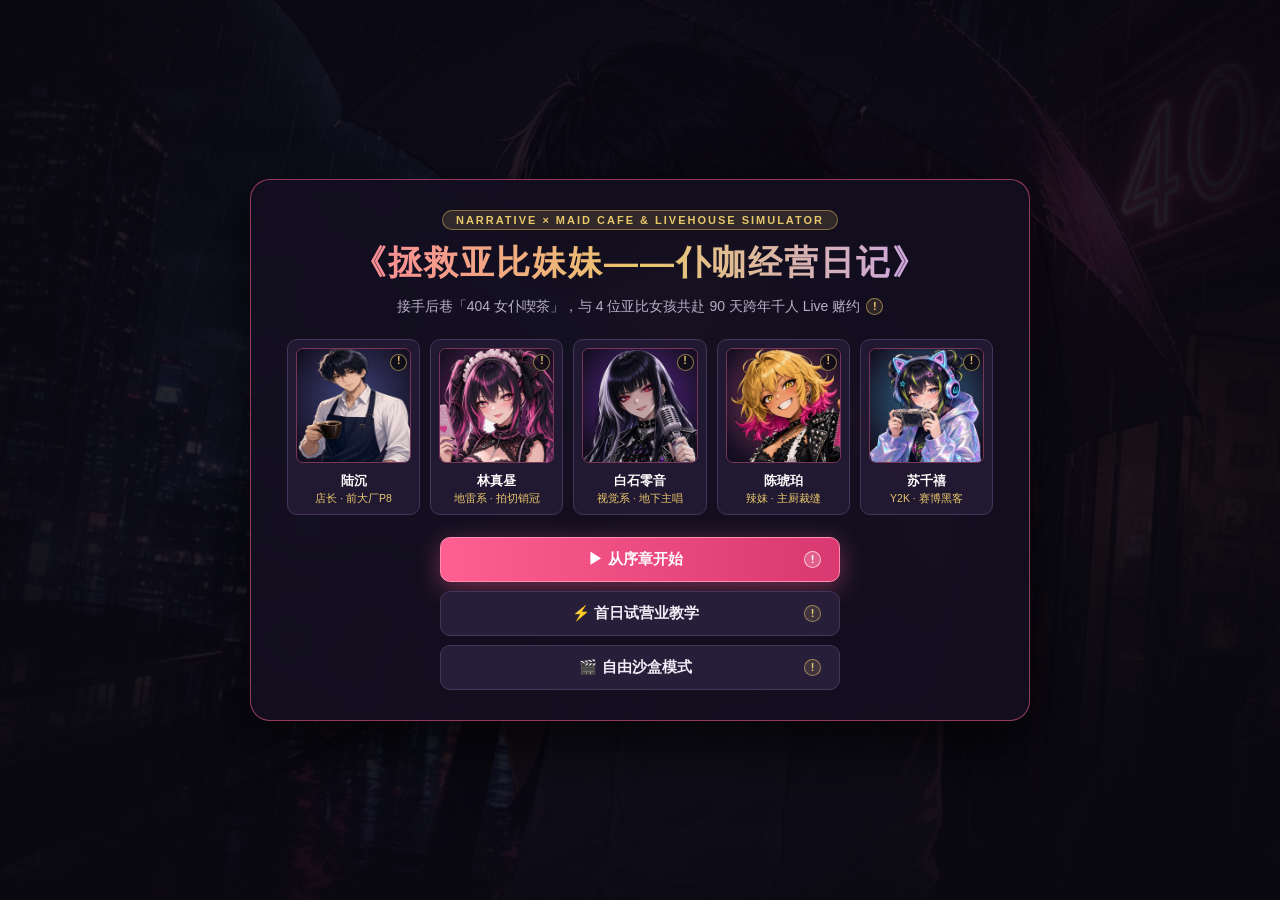
==== 拯救亚比妹妹_仆咖经营日记.html @ 3ba9a64d "Deploy 《拯救亚比妹妹——仆咖经营日记》 playable web game" ====
<!DOCTYPE html>
<html lang="zh-CN">
<head>
  <meta charset="UTF-8">
  <meta name="viewport" content="width=device-width, initial-scale=1.0">
  <meta http-equiv="Cache-Control" content="no-cache, no-store, must-revalidate">
  <meta http-equiv="Pragma" content="no-cache">
  <meta http-equiv="Expires" content="0">
  <title>拯救亚比妹妹——仆咖经营日记（HD-2D 精致箱庭版）</title>
  <link rel="stylesheet" href="game_style.css?v=v1795505743">
</head>
<body>
  <!-- ==================== TITLE SCREEN OVERLAY ==================== -->
  <div id="title-screen" class="title-screen">
    <img class="title-bg" src="game_assets/cg_prologue_alley_404.jpg?v=v1795505743" alt="404女仆喫茶雨夜门头">
    <div class="title-vignette"></div>
    <div class="title-card">
      <span class="title-kicker">NARRATIVE × MAID CAFE &amp; LIVEHOUSE SIMULATOR</span>
      <h1>《拯救亚比妹妹——仆咖经营日记》</h1>
      <p class="title-sub">
        <span>接手后巷「404 女仆喫茶」，与 4 位亚比女孩共赴 90 天跨年千人 Live 赌约</span>
        <span class="info-tip" data-tip-title="故事背景" data-tip="从大厂裸辞的 P8 架构师陆沉，带着全部积蓄盘下濒临清退的「404 女仆喫茶 & 地下舞台」，与四个满身是刺却各有绝技的亚比女孩签下 90 天生死赌约——不是把她们改造成乖乖女，而是建起一座接住她们的庇护所。">!</span>
      </p>

      <div class="title-cast">
        <div class="title-cast-item">
          <span class="info-tip" data-tip-title="陆沉 · 店长" data-tip="前大厂 P8 架构师，看透 KPI 虚无裸辞梭哈，外稳内疯，用最温和的笑干最狠的护短。">!</span>
          <img src="game_assets/char_luchen_base.jpg?v=v1795505743" alt="陆沉">
          <b>陆沉</b>
          <span>店长 · 前大厂P8</span>
        </div>
        <div class="title-cast-item">
          <span class="info-tip" data-tip-title="林真昼 · NO.01" data-tip="前省重点理科尖子生，2F 拍切销冠。心算极快但极怕被扣分与抛弃，精神压力易飙升。">!</span>
          <img src="game_assets/char_mahiru_base.jpg?v=v1795505743" alt="林真昼">
          <b>林真昼</b>
          <span>地雷系 · 拍切销冠</span>
        </div>
        <div class="title-cast-item">
          <span class="info-tip" data-tip-title="白石零音 · NO.02" data-tip="B1 舞台视觉系暴君主唱（唱跳 92），台下却是 500 度近视的厨房杀手（美食 18）。">!</span>
          <img src="game_assets/char_reine_base.jpg?v=v1795505743" alt="白石零音">
          <b>白石零音</b>
          <span>视觉系 · 地下主唱</span>
        </div>
        <div class="title-cast-item">
          <span class="info-tip" data-tip-title="陈琥珀 · NO.03" data-tip="金粉狼尾辣妹大厨兼高定裁缝，全店最懂柴米油盐的护短大姐头，从不喊累。">!</span>
          <img src="game_assets/char_kohaku_base.jpg?v=v1795505743" alt="陈琥珀">
          <b>陈琥珀</b>
          <span>辣妹 · 主厨裁缝</span>
        </div>
        <div class="title-cast-item">
          <span class="info-tip" data-tip-title="苏千禧 · NO.04" data-tip="躲在吧台隐私帘后的天才原画师与黑客，线下重度社恐，线上社媒梗图无敌（社媒 95）。">!</span>
          <img src="game_assets/char_millie_base.jpg?v=v1795505743" alt="苏千禧">
          <b>苏千禧</b>
          <span>Y2K · 赛博黑客</span>
        </div>
      </div>

      <div class="title-actions">
        <button class="title-btn primary" onclick="startGameMode('prologue')">
          <span class="title-btn-label">▶ 从序章开始</span>
          <span class="info-tip" onclick="event.stopPropagation()" data-tip-title="完整体验（推荐）" data-tip="包含完整雨夜接店序章剧情、四女主初遇、人物档案解锁，随后自动进入首日 6 步教学。">!</span>
        </button>
        <button class="title-btn" onclick="startGameMode('tutorial')">
          <span class="title-btn-label">⚡ 首日试营业教学</span>
          <span class="info-tip" onclick="event.stopPropagation()" data-tip-title="快速上手" data-tip="跳过序章长剧情，直接进入第 1 天 3D 店铺实况与 6 步互动经营教学。">!</span>
        </button>
        <button class="title-btn" onclick="startGameMode('sandbox')">
          <span class="title-btn-label">🎬 自由沙盒模式</span>
          <span class="info-tip" onclick="event.stopPropagation()" data-tip-title="无引导自由游玩" data-tip="关闭新手引导，随时通过右侧【章节】面板直达五幕主线高潮与 4 位女主 True End。">!</span>
        </button>
      </div>
    </div>
  </div>

  <!-- ==================== HOW-TO-PLAY GUIDE MODAL ==================== -->
  <div id="guide-modal" class="modal-backdrop" onclick="toggleGuideModal(false)">
    <div class="modal-card" onclick="event.stopPropagation()">
      <div style="display:flex;justify-content:space-between;align-items:center;margin-bottom:8px">
        <h2>📘 玩法速览</h2>
        <button class="hud-btn" onclick="toggleGuideModal(false)">关闭 ✕</button>
      </div>
      <p style="font-size:12.5px;color:#b8aec8;line-height:1.5">
        <b>80% 群像剧情 + 20% 轻量化四时段经营</b>。鼠标悬停界面上的 <span class="info-tip" style="vertical-align:middle">!</span> 图标随时查看各项数值与详情。
      </p>
      <div class="guide-grid">
        <div class="guide-item">
          <b>0. 反 007 排班</b>
          <p>
            • <b>🔵 疲劳</b>：干活/唱跳累积<br>
            • <b>🌸 压力</b>：拍切营业内耗累积<br>
            • <b>★ 休假</b>：设为休假，当天双状态 <b>100% 清零</b>
          </p>
        </div>
        <div class="guide-item">
          <b>①~③ 每日营业闭环</b>
          <p>
            • <b>① 上午</b>：晨间训练涨四维 + 双人小剧场<br>
            • <b>② 下午</b>：1F 点餐稳赚 / 2F 拍切暴利涨压<br>
            • <b>③ 晚上</b>：B1 舞台赚票房、涨粉、吼走压力
          </p>
        </div>
        <div class="guide-item">
          <b>④ 夜生活 &amp; 微信减压</b>
          <p>
            • <b>社媒宣发</b>：次日客流收益 <b>+35%~45%</b><br>
            • <b>★ 留店剧情</b>：解开心结，压力清零 + 解锁 CG<br>
            • <b>💬 微信回复</b>：回复秒撤回消息，<b>-35% 压力</b>
          </p>
        </div>
        <div class="guide-item">
          <b>★ 特殊企划日</b>
          <p>
            • 生诞祭 / 模考日 / 万圣节 / 台风夜会刷出 <b>金色 ★ 选项</b><br>
            • 收益翻倍，并解锁专属全屏 CG 与高潮剧情
          </p>
        </div>
      </div>
      <div style="text-align:right;margin-top:10px">
        <button class="title-btn primary" style="padding:8px 22px;font-size:13px;display:inline-flex" onclick="toggleGuideModal(false)">
          知道了
        </button>
      </div>
    </div>
  </div>

  <!-- ==================== MAIN GAME INTERFACE ==================== -->
  <div id="app">
    <!-- Top HUD Bar -->
    <header class="hud">
      <div class="hud-left">
        <span class="brand-badge" onclick="showTitleScreen()" title="返回标题">404 仆咖日记</span>
        <span class="day-badge" id="hud-day">序章 · 10/06</span>
        <div class="phase-steps" id="hud-phases"></div>
      </div>
      <div class="hud-right">
        <div class="stat-chip">资金 <b id="hud-money">¥4,500</b></div>
        <div class="stat-chip rent">
          房租 <b id="hud-rent">¥12,000</b>
          <span class="info-tip" data-tip-title="阶段房租目标" data-tip="按阶段累计营收目标，可通过下午 2F 拍切与晚上 B1 舞台快速达标；下班发社媒可给次日加 +35%~45% 收益倍率。">!</span>
        </div>
        <div class="stat-chip">粉丝 <b id="hud-fans">320</b></div>
        <button id="hud-voice-btn" class="hud-btn guide" onclick="toggleVoiceMute()">🔊 配音</button>
        <button class="hud-btn guide" onclick="toggleGuideModal(true)">📘 玩法</button>
        <button class="hud-btn" onclick="switchSideTab('chapters')">🎬 章节</button>
        <button class="hud-btn" onclick="nextDay()">次日 ⏭</button>
      </div>
    </header>

    <!-- Main Workspace -->
    <main class="workspace">
      <!-- Left Galgame & CG Visual Stage -->
      <section class="stage-wrap" onclick="onStageClick(event)">
        <img id="stage-bg" class="stage-bg" src="game_assets/bg_1f_maid_cafe.jpg?v=v1795505743" alt="场景背景">
        <div id="sprite-layer" class="sprite-layer"></div>
        <img id="stage-cg" class="stage-cg" src="" alt="剧情CG">

        <div class="stage-loc">
          <b id="loc-title">序章 · 后巷 404</b>
          <span id="loc-sub">10/06 · 暴雨夜</span>
        </div>
        <div class="l2d-badge">
          <button id="btn-view-3d" class="view-switch-btn" onclick="switchStageView('3d', event)">
            <span>🏠 3D 实况</span>
          </button>
          <button id="btn-view-l2d" class="view-switch-btn active" onclick="switchStageView('l2d', event)">
            <span class="l2d-dot"></span>
            <span>🎭 立绘</span>
          </button>
        </div>

        <div class="gal-box">
          <div>
            <div class="gal-header">
              <div class="gal-header-left">
                <span class="gal-speaker" id="gal-speaker">旁白</span>
                <button id="gal-voice-btn" class="gal-voice-btn" onclick="replayCurrentVoice(event)" title="重播配音">
                  <span class="voice-bars"><i></i><i></i><i></i></span>
                  <span id="gal-voice-label">配音中</span>
                </button>
              </div>
              <span class="gal-tag" id="gal-tag"></span>
            </div>
            <div class="gal-text" id="gal-text">加载中…</div>
            <div class="gal-choices" id="gal-choices"></div>
          </div>
          <div class="gal-footer">
            <span id="gal-progress">1 / 12</span>
            <span class="next-indicator" id="gal-next-hint">▼ 点击继续</span>
          </div>
        </div>
      </section>

      <!-- Right Operations & Phone Panel -->
      <aside class="side-panel">
        <div class="side-tabs">
          <div class="side-tab active" data-tab="ops" onclick="switchSideTab('ops')">📋 经营</div>
          <div class="side-tab" data-tab="phone" onclick="switchSideTab('phone')">📱 手机</div>
          <div class="side-tab" data-tab="chapters" onclick="switchSideTab('chapters')">🎬 章节</div>
        </div>
        <div class="side-body" id="side-body"></div>
      </aside>
    </main>
  </div>

  <!-- Global Floating Tooltip for (!) Info Icons -->
  <div id="global-tooltip"></div>

  <script src="game_data.js?v=v1795505743"></script>
  <script src="game_story.js?v=v1795505743"></script>
  <script src="three.min.js?v=v1795505743"></script>
  <script src="chibi_textures.js?v=v1795505743"></script>
  <script src="cafe_sim_3d.js?v=v1795505743"></script>
  <script src="live2d_textures.js?v=v1795505743"></script>
  <script src="live2d_stage.js?v=v1795505743"></script>
  <script src="game_engine.js?v=v1795505743"></script>
</body>
</html>
---- game_style.css ----
:root {
  --bg: #0f0c16;
  --panel: rgba(24, 19, 36, 0.92);
  --card: #1d172b;
  --well: #271f3a;
  --line: #43365a;
  --text: #f3eef8;
  --dim: #b8aec8;
  --mute: #867a99;
  --pink: #ff5f91;
  --purple: #ab75ff;
  --blue: #70b5ff;
  --gold: #e9c76d;
  --green: #7fe0a3;
  --red: #ff4d6a;
}

* { box-sizing: border-box; margin: 0; padding: 0; user-select: none; }
html, body {
  width: 100%; height: 100%; overflow: hidden;
  background: var(--bg); color: var(--text);
  font-family: "PingFang SC", "Microsoft YaHei", sans-serif;
}

#app {
  display: grid;
  grid-template-rows: 58px 1fr;
  width: 100vw; height: 100vh;
}

/* ==================== TITLE SCREEN OVERLAY ==================== */
.title-screen {
  position: fixed; inset: 0; z-index: 100;
  background: #0a0810;
  display: flex; align-items: center; justify-content: center;
  overflow: hidden;
  transition: opacity 0.45s ease;
}
.title-screen.hidden {
  opacity: 0; pointer-events: none;
}
.title-bg {
  position: absolute; inset: 0; width: 100%; height: 100%;
  object-fit: cover; filter: brightness(0.48) saturate(1.15);
  transform: scale(1.03);
}
.title-vignette {
  position: absolute; inset: 0;
  background: radial-gradient(circle at 50% 38%, rgba(25, 16, 38, 0.35) 0%, rgba(10, 8, 16, 0.94) 80%);
}
.title-card {
  position: relative; z-index: 2;
  max-width: 780px; width: 92%;
  background: rgba(20, 15, 32, 0.88);
  backdrop-filter: blur(16px);
  border: 1.5px solid rgba(255, 95, 145, 0.55);
  border-radius: 20px; padding: 30px 36px;
  box-shadow: 0 24px 64px rgba(0, 0, 0, 0.8);
  text-align: center;
}
.title-kicker {
  display: inline-block; font-size: 11px; font-weight: 700;
  color: var(--gold); background: rgba(233, 199, 109, 0.14);
  border: 1px solid rgba(233, 199, 109, 0.45);
  padding: 3px 13px; border-radius: 999px; letter-spacing: 2px;
  margin-bottom: 10px;
}
.title-card h1 {
  font-size: 34px; font-weight: 900; letter-spacing: 2px;
  background: linear-gradient(90deg, #ff7aa2, #e9c76d, #c59bff);
  -webkit-background-clip: text; background-clip: text; color: transparent;
  margin-bottom: 10px;
}
.title-sub {
  font-size: 14px; color: var(--dim); line-height: 1.5;
  max-width: 640px; margin: 0 auto 22px;
  display: inline-flex; align-items: center; justify-content: center; gap: 6px;
}
.title-cast {
  display: grid; grid-template-columns: repeat(5, 1fr); gap: 10px;
  margin-bottom: 22px;
}
.title-cast-item {
  position: relative;
  background: rgba(36, 28, 54, 0.85); border: 1px solid var(--line);
  border-radius: 10px; padding: 8px; text-align: center;
  transition: border-color 0.18s, transform 0.18s;
}
.title-cast-item:hover { border-color: var(--pink); transform: translateY(-2px); }
.title-cast-item .info-tip {
  position: absolute; top: 12px; right: 12px; z-index: 3;
  background: rgba(15, 12, 22, 0.86);
}
.title-cast-item img {
  width: 100%; aspect-ratio: 1 / 1; object-fit: cover; object-position: center 15%;
  border-radius: 7px; border: 1px solid rgba(255, 95, 145, 0.4); margin-bottom: 6px;
}
.title-cast-item b { display: block; font-size: 12.5px; color: #fff; }
.title-cast-item span { display: block; font-size: 10.5px; color: var(--gold); margin-top: 2px; }
.title-actions {
  display: flex; flex-direction: column; gap: 9px; max-width: 400px; margin: 0 auto;
}
.title-btn {
  padding: 12px 18px; border-radius: 10px; font-size: 14.5px; font-weight: 800;
  cursor: pointer; border: 1.5px solid var(--line); background: var(--well);
  color: var(--text); transition: all 0.2s; font-family: inherit;
  display: flex; align-items: center; justify-content: space-between; gap: 10px;
}
.title-btn-label { flex: 1; text-align: center; padding-left: 18px; }
.title-btn.primary {
  background: linear-gradient(90deg, var(--pink), #d93870);
  border-color: #ff8fb0; color: #fff;
  box-shadow: 0 6px 24px rgba(255, 95, 145, 0.4);
}
.title-btn:hover { transform: translateY(-2px); border-color: var(--gold); }

/* ==================== TOP HUD BAR ==================== */
.hud {
  display: flex; align-items: center; justify-content: space-between;
  padding: 0 16px; background: #151020; border-bottom: 1px solid var(--line);
  z-index: 30;
}
.hud-left, .hud-right { display: flex; align-items: center; gap: 8px; }
.brand-badge {
  background: linear-gradient(90deg, var(--pink), var(--purple));
  color: #fff; font-weight: 800; font-size: 13.5px;
  padding: 5px 11px; border-radius: 8px; letter-spacing: 0.5px; cursor: pointer;
}
.day-badge {
  background: var(--card); border: 1px solid var(--gold);
  color: var(--gold); font-weight: 700; font-size: 12.5px;
  padding: 4px 10px; border-radius: 999px; white-space: nowrap;
}
.phase-steps { display: flex; gap: 5px; }
.phase-pill {
  font-size: 11.5px; padding: 3px 8px; border-radius: 6px;
  background: var(--card); color: var(--mute); border: 1px solid transparent;
  white-space: nowrap;
}
.phase-pill.active {
  background: rgba(255, 95, 145, 0.18); color: var(--pink);
  border-color: var(--pink); font-weight: 700;
}
.phase-pill.done { color: var(--green); }

.stat-chip {
  background: var(--card); border: 1px solid var(--line);
  padding: 4px 11px; border-radius: 8px; font-size: 12.5px;
  display: flex; align-items: center; gap: 6px;
}
.stat-chip b { color: var(--gold); font-size: 14px; }
.stat-chip.rent b { color: var(--pink); }
.hud-btn {
  background: var(--well); color: var(--text); border: 1px solid var(--line);
  padding: 5px 11px; border-radius: 6px; cursor: pointer; font-size: 12px;
  font-family: inherit;
}
.hud-btn:hover { border-color: var(--pink); color: var(--pink); }
.hud-btn.guide {
  background: rgba(233, 199, 109, 0.15); border-color: var(--gold); color: var(--gold); font-weight: 700;
}

/* ==================== MAIN WORKSPACE ==================== */
.workspace {
  display: grid;
  grid-template-columns: 1fr 400px;
  height: calc(100vh - 58px);
  overflow: hidden;
}

/* Left Visual Stage (WebGL2 Live2D + Atmospheric FX + CG Stage) */
.stage-wrap {
  position: relative; width: 100%; height: 100%;
  background: #09070d; overflow: hidden;
}
.stage-bg {
  position: absolute; inset: 0; width: 100%; height: 100%;
  object-fit: cover; transform: scale(1.045);
  transition: opacity 0.4s ease, transform 0.25s ease-out;
  filter: contrast(1.04) saturate(1.08);
}
.l2d-fx-canvas {
  position: absolute; inset: 0; width: 100%; height: 100%;
  z-index: 4; pointer-events: none;
}
.l2d-gl-canvas {
  position: absolute; inset: 0; width: 100%; height: 100%;
  z-index: 6; pointer-events: none;
  filter: drop-shadow(0 12px 28px rgba(0, 0, 0, 0.72));
}
.stage-cg {
  position: absolute; inset: 0; width: 100%; height: 100%;
  object-fit: cover; z-index: 8; display: none;
}
.stage-cg.show {
  display: block;
  animation: fadeIn 0.45s ease, cgCameraBreath 14s ease-in-out infinite alternate;
}
@keyframes cgCameraBreath {
  0% { transform: scale(1.01) translate(0px, 0px); }
  100% { transform: scale(1.065) translate(-8px, -4px); }
}

/* Galgame Transparent Sprites Layer (Fallback only when WebGL disabled) */
.sprite-layer {
  position: absolute; inset: 0; z-index: 5;
  display: flex; justify-content: center; align-items: flex-end;
  gap: 24px; pointer-events: none; padding-bottom: 0;
}
.sprite-layer.l2d-active { display: none; }
.l2d-badge {
  position: absolute; top: 16px; right: 18px; z-index: 20;
  display: flex; align-items: center; gap: 8px;
}
.view-switch-btn {
  background: rgba(20, 14, 34, 0.88); backdrop-filter: blur(8px);
  border: 1.5px solid var(--line); color: var(--dim);
  font-size: 12px; font-weight: 800; padding: 6px 13px;
  border-radius: 999px; cursor: pointer; font-family: inherit;
  display: inline-flex; align-items: center; gap: 6px;
  box-shadow: 0 6px 18px rgba(0, 0, 0, 0.5); transition: all 0.18s;
}
.view-switch-btn:hover { border-color: var(--pink); color: #fff; }
.view-switch-btn.active {
  background: linear-gradient(90deg, rgba(255, 95, 145, 0.28), rgba(171, 117, 255, 0.28));
  border-color: var(--green); color: var(--green);
}
.l2d-dot {
  width: 7px; height: 7px; border-radius: 50%;
  background: var(--green); box-shadow: 0 0 8px var(--green);
  animation: pulse 1.6s infinite;
}

/* ==================== 3D CAFE DIORAMA STAGE ==================== */
.sim3d-wrap {
  position: absolute; inset: 0; z-index: 10;
  display: none; overflow: hidden; background: #110c1c;
}
.sim3d-wrap.active { display: block; animation: fadeIn 0.3s ease; }
.sim3d-wrap canvas { display: block; width: 100%; height: 100%; cursor: grab; }
.sim3d-wrap canvas:active { cursor: grabbing; }
.sim3d-hud {
  position: absolute; top: 68px; left: 18px; z-index: 14;
  display: flex; align-items: center; gap: 6px; pointer-events: none;
}
.sim3d-pill {
  display: inline-flex; align-items: center; gap: 7px; pointer-events: auto;
  background: rgba(18, 13, 30, 0.86); border: 1px solid var(--gold);
  color: var(--gold); padding: 4px 11px; border-radius: 999px; font-size: 12px;
}
.sim3d-live-dot {
  width: 8px; height: 8px; border-radius: 50%; background: #ff5f91;
  box-shadow: 0 0 8px #ff5f91; animation: pulse 1.1s infinite;
}
.sim3d-hint {
  font-size: 11px; color: #cfc5e0; background: rgba(15, 11, 24, 0.72);
  padding: 3px 10px; border-radius: 6px; width: fit-content;
}
.sim3d-popups {
  position: absolute; inset: 0; pointer-events: none; z-index: 13; overflow: hidden;
}
.sim3d-float-tag {
  position: absolute; transform: translate(-50%, -50%);
  background: rgba(18, 13, 30, 0.9); border: 1px solid rgba(255, 255, 255, 0.22);
  padding: 3px 10px; border-radius: 999px; font-size: 12px; font-weight: 800;
  white-space: nowrap; box-shadow: 0 4px 12px rgba(0, 0, 0, 0.5);
  animation: floatUpFade 1.5s ease-out forwards;
}
@keyframes floatUpFade {
  0% { opacity: 0; transform: translate(-50%, 0px) scale(0.85); }
  18% { opacity: 1; transform: translate(-50%, -10px) scale(1.03); }
  100% { opacity: 0; transform: translate(-50%, -44px) scale(0.96); }
}
.stage-wrap.sim3d-mode .gal-box {
  min-height: 112px; padding: 12px 18px;
  background: linear-gradient(165deg, rgba(20, 15, 32, 0.84), rgba(12, 9, 20, 0.88));
}
.stage-wrap.sim3d-mode .gal-text { font-size: 14.5px; min-height: 36px; }
.sprite-item {
  height: 90%; max-width: 46%; object-fit: contain;
  filter: drop-shadow(0 10px 26px rgba(0, 0, 0, 0.75));
  transition: all 0.28s cubic-bezier(0.22, 1, 0.36, 1);
}
.sprite-item.dim {
  filter: brightness(0.55) drop-shadow(0 8px 20px rgba(0, 0, 0, 0.7));
  transform: scale(0.96) translateY(8px);
}
.sprite-item.speaking {
  transform: scale(1.02) translateY(0);
}

/* Top-left Location & Event Banner */
.stage-loc {
  position: absolute; top: 16px; left: 18px; z-index: 12;
  background: rgba(15, 12, 22, 0.88); backdrop-filter: blur(8px);
  border: 1px solid var(--line); border-left: 4px solid var(--pink);
  padding: 7px 14px; border-radius: 8px;
}
.stage-loc b { display: block; font-size: 13.5px; color: #fff; }
.stage-loc span { font-size: 11.5px; color: var(--gold); }

/* Galgame Dialogue Box */
.gal-box {
  position: absolute; left: 22px; right: 22px; bottom: 18px;
  min-height: 176px; z-index: 15;
  background: linear-gradient(165deg, rgba(24, 18, 36, 0.95), rgba(14, 11, 22, 0.97));
  backdrop-filter: blur(12px);
  border: 1.5px solid rgba(255, 95, 145, 0.65);
  border-radius: 14px; padding: 18px 22px;
  display: flex; flex-direction: column; justify-content: space-between;
  box-shadow: 0 14px 36px rgba(0, 0, 0, 0.65);
  cursor: pointer;
}
.gal-header { display: flex; align-items: center; justify-content: space-between; margin-bottom: 8px; gap: 10px; }
.gal-header-left { display: flex; align-items: center; gap: 10px; }
.gal-speaker {
  background: var(--pink); color: #fff; font-weight: 800;
  font-size: 13.5px; padding: 3px 14px; border-radius: 6px; letter-spacing: 0.5px;
}
.gal-voice-btn {
  display: inline-flex; align-items: center; gap: 5px;
  background: rgba(127, 224, 163, 0.14); border: 1px solid var(--green);
  color: var(--green); font-size: 11.5px; font-weight: 700;
  padding: 2px 10px; border-radius: 999px; cursor: pointer; font-family: inherit;
  transition: all 0.15s;
}
.gal-voice-btn:hover { background: var(--green); color: #111; }
.gal-voice-btn.playing {
  background: rgba(255, 95, 145, 0.22); border-color: var(--pink); color: #ff9dbc;
}
.voice-bars {
  display: inline-flex; align-items: flex-end; gap: 2px; height: 11px;
}
.voice-bars i {
  display: inline-block; width: 2.5px; height: 4px; background: currentColor; border-radius: 1px;
}
.gal-voice-btn.playing .voice-bars i:nth-child(1) { animation: vbar 0.55s infinite ease-in-out 0s; }
.gal-voice-btn.playing .voice-bars i:nth-child(2) { animation: vbar 0.55s infinite ease-in-out 0.15s; }
.gal-voice-btn.playing .voice-bars i:nth-child(3) { animation: vbar 0.55s infinite ease-in-out 0.3s; }
@keyframes vbar {
  0%, 100% { height: 3px; }
  50% { height: 11px; }
}
.gal-tag { font-size: 11.5px; color: var(--gold); }
.gal-text {
  font-size: 16px; line-height: 1.75; color: #f6f2fa;
  min-height: 54px; white-space: pre-wrap;
}
.gal-choices {
  display: flex; flex-wrap: wrap; gap: 8px; margin-top: 10px;
}
.gal-choice-btn {
  background: linear-gradient(90deg, rgba(255, 95, 145, 0.22), rgba(171, 117, 255, 0.22));
  border: 1.5px solid var(--gold);
  color: #fff; padding: 8px 16px; border-radius: 8px;
  font-size: 13px; cursor: pointer; font-weight: 700; font-family: inherit;
  transition: all 0.15s;
}
.gal-choice-btn:hover { background: var(--pink); border-color: #fff; transform: translateY(-1px); }
.gal-footer {
  display: flex; justify-content: space-between; align-items: center;
  margin-top: 8px; font-size: 11.5px; color: var(--dim);
}
.next-indicator { color: var(--gold); font-weight: 700; animation: pulse 1.2s infinite; }

/* ==================== INTERACTIVE TUTORIAL COACHMARK ==================== */
.tutorial-banner {
  background: linear-gradient(135deg, rgba(38, 29, 58, 0.98), rgba(25, 38, 34, 0.96));
  border: 1.5px solid var(--gold);
  border-radius: 10px; padding: 9px 12px;
  box-shadow: 0 0 18px rgba(233, 199, 109, 0.24);
  animation: fadeIn 0.3s ease;
}
.tutorial-head {
  display: flex; justify-content: space-between; align-items: center;
  gap: 6px; margin-bottom: 5px;
}
.tutorial-head-left {
  display: inline-flex; align-items: center; gap: 6px;
}
.tutorial-badge {
  background: var(--gold); color: #161108; font-size: 11px; font-weight: 900;
  padding: 2px 7px; border-radius: 4px;
}
.tutorial-skip {
  background: transparent; border: 1px solid var(--line); color: var(--dim);
  font-size: 10.5px; padding: 2px 7px; border-radius: 4px; cursor: pointer;
}
.tutorial-skip:hover { color: #fff; border-color: var(--pink); }
.tutorial-banner b {
  display: block; font-size: 12.5px; color: #ffe7a8; line-height: 1.45;
}
.tutorial-banner p {
  font-size: 11.5px; color: #dcd2ec; line-height: 1.45; margin-top: 3px;
}
.tut-highlight {
  border-color: var(--gold) !important;
  box-shadow: 0 0 0 2px rgba(233, 199, 109, 0.55), 0 0 18px rgba(233, 199, 109, 0.45) !important;
  animation: tutPulse 1.5s infinite;
}
@keyframes tutPulse {
  0%, 100% { box-shadow: 0 0 0 2px rgba(233, 199, 109, 0.7), 0 0 18px rgba(233, 199, 109, 0.5); }
  50% { box-shadow: 0 0 0 4px rgba(255, 95, 145, 0.8), 0 0 26px rgba(255, 95, 145, 0.6); }
}

/* ==================== RIGHT SIDEBAR ==================== */
.side-panel {
  background: #14101e; border-left: 1px solid var(--line);
  display: flex; flex-direction: column; height: 100%; overflow: hidden;
}
.side-tabs {
  display: grid; grid-template-columns: repeat(3, 1fr);
  background: #191426; border-bottom: 1px solid var(--line);
}
.side-tab {
  padding: 11px 6px; text-align: center; font-size: 12.5px;
  color: var(--dim); cursor: pointer; border-bottom: 2px solid transparent;
  font-weight: 600;
}
.side-tab.active { color: var(--pink); border-bottom-color: var(--pink); background: rgba(255, 95, 145, 0.08); }
.side-body {
  flex: 1; overflow-y: auto; padding: 14px;
  display: flex; flex-direction: column; gap: 12px;
}

/* Character Status Cards */
.char-card {
  background: var(--card); border: 1px solid var(--line);
  border-radius: 10px; padding: 10px 12px;
  display: grid; grid-template-columns: 54px 1fr; gap: 10px; align-items: center;
}
.char-card.resting { border-color: var(--green); background: rgba(127, 224, 163, 0.06); }
.char-card.warn { border-color: var(--red); }
.char-avatar {
  width: 54px; height: 54px; border-radius: 8px;
  object-fit: cover; object-position: center 15%;
  border: 1.5px solid var(--pink);
}
.char-meta { display: flex; flex-direction: column; gap: 4px; }
.char-top { display: flex; justify-content: space-between; align-items: center; gap: 6px; }
.char-name-row { display: inline-flex; align-items: center; gap: 5px; }
.char-top b { font-size: 13px; color: #fff; }
.char-role { font-size: 10.5px; color: var(--dim); font-weight: 500; }
.duty-btn {
  font-size: 11px; padding: 2px 9px; border-radius: 999px;
  cursor: pointer; border: 1px solid var(--line); font-weight: 700; font-family: inherit;
}
.duty-btn.work { background: rgba(112, 181, 255, 0.16); color: var(--blue); border-color: var(--blue); }
.duty-btn.rest { background: rgba(127, 224, 163, 0.2); color: var(--green); border-color: var(--green); }

.bars-row { display: grid; grid-template-columns: 1fr 1fr; gap: 8px; margin-top: 2px; }
.mini-bar { font-size: 10.5px; color: var(--dim); }
.mini-bar .track {
  height: 5px; background: #110d19; border-radius: 99px; overflow: hidden; margin-top: 2px;
}
.mini-bar .fill { height: 100%; border-radius: 99px; transition: width 0.3s; }
.skill-pills { display: flex; gap: 4px; flex-wrap: wrap; margin-top: 3px; }
.skill-pill {
  font-size: 10px; padding: 1px 6px; border-radius: 4px;
  background: var(--well); color: var(--dim);
}
.skill-pill em { font-style: normal; color: var(--gold); font-weight: 700; }

/* Operation Options List */
.op-box {
  background: var(--card); border: 1px solid var(--line);
  border-radius: 10px; padding: 11px;
}
.op-title {
  font-size: 12.5px; font-weight: 700; color: var(--gold);
  margin-bottom: 8px; display: flex; align-items: center; justify-content: space-between; gap: 6px;
}
.op-title-left { display: inline-flex; align-items: center; gap: 6px; }
.section-head {
  font-size: 11.5px; color: var(--dim); font-weight: 700;
  display: flex; align-items: center; gap: 6px;
}
.day-event-bar {
  display: flex; align-items: center; justify-content: space-between; gap: 8px;
  background: rgba(233, 199, 109, 0.1); border: 1px solid rgba(233, 199, 109, 0.32);
  border-radius: 7px; padding: 6px 9px; margin-bottom: 9px;
  font-size: 12px; color: #f6e4b2; font-weight: 600;
}
.op-list { display: flex; flex-direction: column; gap: 7px; }
.op-btn {
  text-align: left; background: var(--well); border: 1px solid var(--line);
  border-radius: 8px; padding: 8px 10px; cursor: pointer; color: var(--text);
  transition: all 0.15s; font-family: inherit;
}
.op-btn:hover { border-color: var(--pink); transform: translateX(2px); }
.op-btn.special {
  background: linear-gradient(90deg, rgba(233, 199, 109, 0.16), rgba(255, 95, 145, 0.12));
  border-color: var(--gold);
}
.op-btn-row {
  display: flex; align-items: center; justify-content: space-between; gap: 8px;
}
.op-btn b { display: block; font-size: 12.5px; color: #fff; margin-bottom: 0; }
.op-btn.special b { color: var(--gold); }
.op-btn span.op-sub { display: block; font-size: 11px; color: var(--dim); line-height: 1.4; margin-top: 3px; }
.op-chips {
  display: flex; flex-wrap: wrap; gap: 4px; margin-top: 5px;
}
.chip {
  display: inline-flex; align-items: center; font-size: 10.5px; font-weight: 700;
  padding: 1px 6px; border-radius: 4px; line-height: 1.4;
  background: rgba(255, 255, 255, 0.06); color: var(--dim); border: 1px solid rgba(255,255,255,0.08);
}
.chip.gold { color: var(--gold); background: rgba(233, 199, 109, 0.14); border-color: rgba(233, 199, 109, 0.35); }
.chip.green { color: var(--green); background: rgba(127, 224, 163, 0.14); border-color: rgba(127, 224, 163, 0.32); }
.chip.pink { color: #ff85ad; background: rgba(255, 95, 145, 0.15); border-color: rgba(255, 95, 145, 0.35); }
.chip.blue { color: var(--blue); background: rgba(112, 181, 255, 0.14); border-color: rgba(112, 181, 255, 0.32); }
.chip.purple { color: #cfa8ff; background: rgba(171, 117, 255, 0.16); border-color: rgba(171, 117, 255, 0.36); }

/* ==================== FLOATING INFO-TIP (!) ICON & TOOLTIP ==================== */
.info-tip {
  display: inline-flex; align-items: center; justify-content: center; flex-shrink: 0;
  width: 17px; height: 17px; border-radius: 50%;
  font-size: 11px; font-weight: 900; font-style: normal; line-height: 1;
  color: var(--gold); background: rgba(233, 199, 109, 0.12);
  border: 1px solid rgba(233, 199, 109, 0.55);
  cursor: help; transition: all 0.16s ease;
  pointer-events: auto;
}
.info-tip:hover, .info-tip.active {
  background: var(--gold); color: #161108; border-color: #fff3cc;
  box-shadow: 0 0 10px rgba(233, 199, 109, 0.7);
  transform: scale(1.1);
}
.title-btn.primary .info-tip {
  color: #fff; background: rgba(255, 255, 255, 0.18); border-color: rgba(255, 255, 255, 0.65);
}
.title-btn.primary .info-tip:hover {
  background: #fff; color: #d93870;
}
#global-tooltip {
  position: fixed; z-index: 9999; pointer-events: none;
  max-width: 280px; padding: 9px 12px; border-radius: 10px;
  background: rgba(16, 12, 27, 0.96); backdrop-filter: blur(12px);
  border: 1px solid rgba(233, 199, 109, 0.65);
  box-shadow: 0 12px 32px rgba(0, 0, 0, 0.78), 0 0 14px rgba(255, 95, 145, 0.18);
  color: #efe8f8; font-size: 12px; line-height: 1.55;
  opacity: 0; transform: translateY(4px); transition: opacity 0.14s ease, transform 0.14s ease;
  white-space: pre-line; text-align: left;
}
#global-tooltip.show {
  opacity: 1; transform: translateY(0);
}
#global-tooltip .tip-title {
  display: block; font-size: 12px; font-weight: 800; color: var(--gold);
  margin-bottom: 3px; border-bottom: 1px solid rgba(255, 255, 255, 0.1); padding-bottom: 3px;
}

/* Phone UI (WeChat + RED) */
.phone-card {
  background: #181324; border: 1px solid var(--line); border-radius: 12px; padding: 12px;
}
.red-post {
  background: #211a30; border-radius: 10px; overflow: hidden; border: 1px solid var(--line);
  margin-bottom: 10px;
}
.red-post img { width: 100%; height: 150px; object-fit: cover; object-position: center 20%; }
.red-body { padding: 10px; font-size: 12px; line-height: 1.5; }
.wx-bubble {
  background: var(--well); padding: 8px 11px; border-radius: 8px;
  font-size: 12px; line-height: 1.5; margin: 6px 0;
}
.wx-bubble.recall {
  background: transparent; border: 1px dashed var(--line);
  color: var(--mute); text-align: center; font-size: 11px;
}

/* ==================== HOW-TO-PLAY MODAL ==================== */
.modal-backdrop {
  position: fixed; inset: 0; z-index: 90;
  background: rgba(8, 6, 14, 0.82); backdrop-filter: blur(8px);
  display: none; align-items: center; justify-content: center;
}
.modal-backdrop.show { display: flex; animation: fadeIn 0.25s ease; }
.modal-card {
  max-width: 780px; width: 92%; max-height: 86vh; overflow-y: auto;
  background: #1a1428; border: 1.5px solid var(--gold);
  border-radius: 16px; padding: 24px 28px;
  box-shadow: 0 20px 60px rgba(0, 0, 0, 0.8);
}
.modal-card h2 { font-size: 20px; color: var(--gold); margin-bottom: 12px; }
.guide-grid { display: grid; grid-template-columns: 1fr 1fr; gap: 12px; margin: 12px 0; }
.guide-item {
  background: var(--card); border: 1px solid var(--line);
  border-radius: 10px; padding: 12px;
}
.guide-item b { display: block; color: var(--pink); font-size: 13.5px; margin-bottom: 5px; }
.guide-item p { font-size: 12px; color: var(--dim); line-height: 1.6; }

@keyframes fadeIn { from { opacity: 0; } to { opacity: 1; } }
@keyframes pulse { 0%, 100% { opacity: 1; } 50% { opacity: 0.4; } }
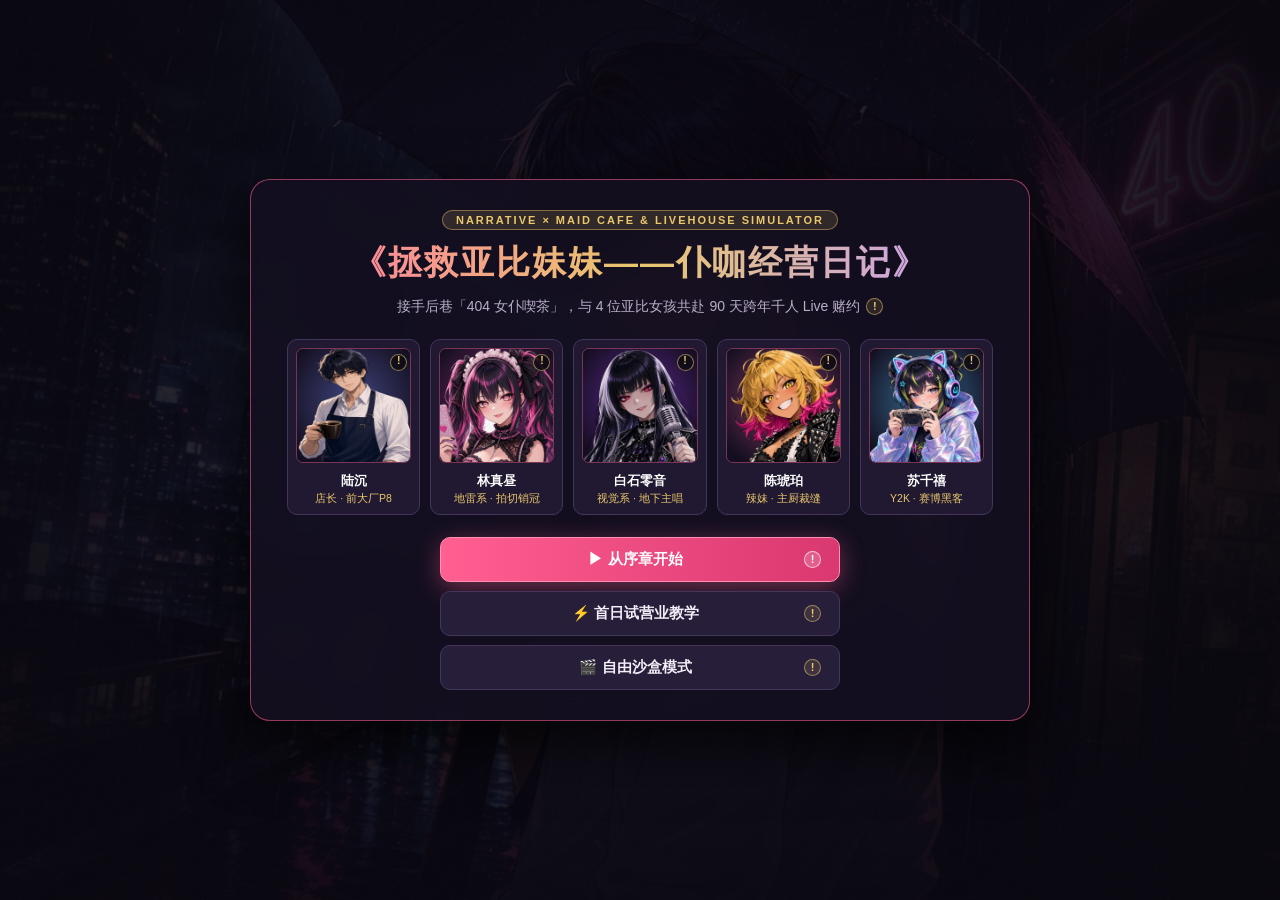
==== commit 7a4f10d6: "Deploy 《拯救亚比妹妹——仆咖经营日记》 playable web game" ====
--- a/拯救亚比妹妹_仆咖经营日记.html
+++ b/拯救亚比妹妹_仆咖经营日记.html
@@ -7,12 +7,12 @@
   <meta http-equiv="Pragma" content="no-cache">
   <meta http-equiv="Expires" content="0">
   <title>拯救亚比妹妹——仆咖经营日记（HD-2D 精致箱庭版）</title>
-  <link rel="stylesheet" href="game_style.css?v=v1795505743">
+  <link rel="stylesheet" href="game_style.css?v=v1795587466">
 </head>
 <body>
   <!-- ==================== TITLE SCREEN OVERLAY ==================== -->
   <div id="title-screen" class="title-screen">
-    <img class="title-bg" src="game_assets/cg_prologue_alley_404.jpg?v=v1795505743" alt="404女仆喫茶雨夜门头">
+    <img class="title-bg" src="game_assets/cg_prologue_alley_404.jpg?v=v1795587466" alt="404女仆喫茶雨夜门头">
     <div class="title-vignette"></div>
     <div class="title-card">
       <span class="title-kicker">NARRATIVE × MAID CAFE &amp; LIVEHOUSE SIMULATOR</span>
@@ -25,31 +25,31 @@
       <div class="title-cast">
         <div class="title-cast-item">
           <span class="info-tip" data-tip-title="陆沉 · 店长" data-tip="前大厂 P8 架构师，看透 KPI 虚无裸辞梭哈，外稳内疯，用最温和的笑干最狠的护短。">!</span>
-          <img src="game_assets/char_luchen_base.jpg?v=v1795505743" alt="陆沉">
+          <img src="game_assets/char_luchen_base.jpg?v=v1795587466" alt="陆沉">
           <b>陆沉</b>
           <span>店长 · 前大厂P8</span>
         </div>
         <div class="title-cast-item">
           <span class="info-tip" data-tip-title="林真昼 · NO.01" data-tip="前省重点理科尖子生，2F 拍切销冠。心算极快但极怕被扣分与抛弃，精神压力易飙升。">!</span>
-          <img src="game_assets/char_mahiru_base.jpg?v=v1795505743" alt="林真昼">
+          <img src="game_assets/char_mahiru_base.jpg?v=v1795587466" alt="林真昼">
           <b>林真昼</b>
           <span>地雷系 · 拍切销冠</span>
         </div>
         <div class="title-cast-item">
           <span class="info-tip" data-tip-title="白石零音 · NO.02" data-tip="B1 舞台视觉系暴君主唱（唱跳 92），台下却是 500 度近视的厨房杀手（美食 18）。">!</span>
-          <img src="game_assets/char_reine_base.jpg?v=v1795505743" alt="白石零音">
+          <img src="game_assets/char_reine_base.jpg?v=v1795587466" alt="白石零音">
           <b>白石零音</b>
           <span>视觉系 · 地下主唱</span>
         </div>
         <div class="title-cast-item">
           <span class="info-tip" data-tip-title="陈琥珀 · NO.03" data-tip="金粉狼尾辣妹大厨兼高定裁缝，全店最懂柴米油盐的护短大姐头，从不喊累。">!</span>
-          <img src="game_assets/char_kohaku_base.jpg?v=v1795505743" alt="陈琥珀">
+          <img src="game_assets/char_kohaku_base.jpg?v=v1795587466" alt="陈琥珀">
           <b>陈琥珀</b>
           <span>辣妹 · 主厨裁缝</span>
         </div>
         <div class="title-cast-item">
           <span class="info-tip" data-tip-title="苏千禧 · NO.04" data-tip="躲在吧台隐私帘后的天才原画师与黑客，线下重度社恐，线上社媒梗图无敌（社媒 95）。">!</span>
-          <img src="game_assets/char_millie_base.jpg?v=v1795505743" alt="苏千禧">
+          <img src="game_assets/char_millie_base.jpg?v=v1795587466" alt="苏千禧">
           <b>苏千禧</b>
           <span>Y2K · 赛博黑客</span>
         </div>
@@ -150,7 +150,7 @@
     <main class="workspace">
       <!-- Left Galgame & CG Visual Stage -->
       <section class="stage-wrap" onclick="onStageClick(event)">
-        <img id="stage-bg" class="stage-bg" src="game_assets/bg_1f_maid_cafe.jpg?v=v1795505743" alt="场景背景">
+        <img id="stage-bg" class="stage-bg" src="game_assets/bg_1f_maid_cafe.jpg?v=v1795587466" alt="场景背景">
         <div id="sprite-layer" class="sprite-layer"></div>
         <img id="stage-cg" class="stage-cg" src="" alt="剧情CG">
 
@@ -205,13 +205,13 @@
   <!-- Global Floating Tooltip for (!) Info Icons -->
   <div id="global-tooltip"></div>
 
-  <script src="game_data.js?v=v1795505743"></script>
-  <script src="game_story.js?v=v1795505743"></script>
-  <script src="three.min.js?v=v1795505743"></script>
-  <script src="chibi_textures.js?v=v1795505743"></script>
-  <script src="cafe_sim_3d.js?v=v1795505743"></script>
-  <script src="live2d_textures.js?v=v1795505743"></script>
-  <script src="live2d_stage.js?v=v1795505743"></script>
-  <script src="game_engine.js?v=v1795505743"></script>
+  <script src="game_data.js?v=v1795587466"></script>
+  <script src="game_story.js?v=v1795587466"></script>
+  <script src="three.min.js?v=v1795587466"></script>
+  <script src="chibi_textures.js?v=v1795587466"></script>
+  <script src="cafe_sim_3d.js?v=v1795587466"></script>
+  <script src="live2d_textures.js?v=v1795587466"></script>
+  <script src="live2d_stage.js?v=v1795587466"></script>
+  <script src="game_engine.js?v=v1795587466"></script>
 </body>
 </html>
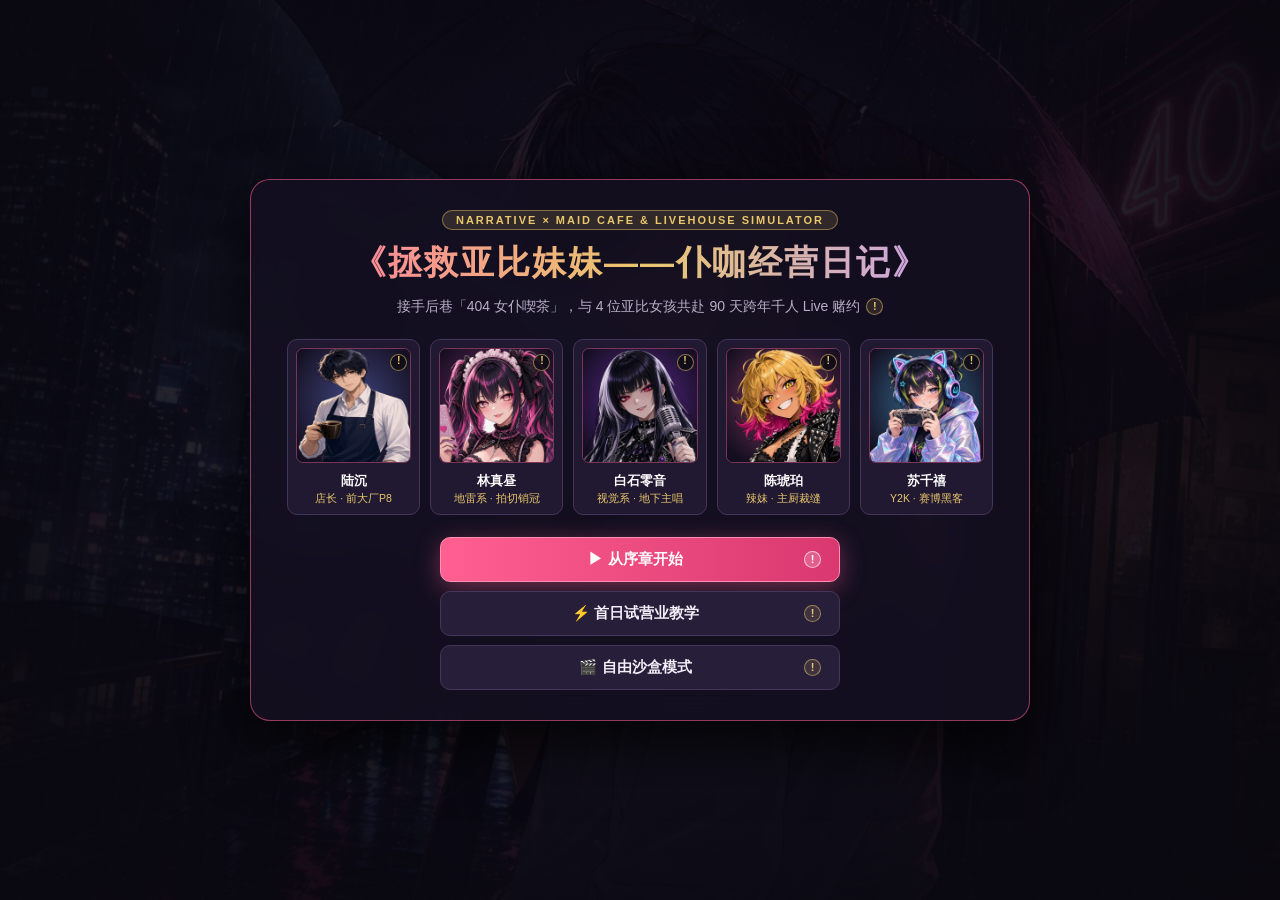
==== commit e5cadc16: "Deploy 《拯救亚比妹妹——仆咖经营日记》 playable web game" ====
--- a/拯救亚比妹妹_仆咖经营日记.html
+++ b/拯救亚比妹妹_仆咖经营日记.html
@@ -7,12 +7,12 @@
   <meta http-equiv="Pragma" content="no-cache">
   <meta http-equiv="Expires" content="0">
   <title>拯救亚比妹妹——仆咖经营日记（HD-2D 精致箱庭版）</title>
-  <link rel="stylesheet" href="game_style.css?v=v1795587466">
+  <link rel="stylesheet" href="game_style.css?v=v1795588727">
 </head>
 <body>
   <!-- ==================== TITLE SCREEN OVERLAY ==================== -->
   <div id="title-screen" class="title-screen">
-    <img class="title-bg" src="game_assets/cg_prologue_alley_404.jpg?v=v1795587466" alt="404女仆喫茶雨夜门头">
+    <img class="title-bg" src="game_assets/cg_prologue_alley_404.jpg?v=v1795588727" alt="404女仆喫茶雨夜门头">
     <div class="title-vignette"></div>
     <div class="title-card">
       <span class="title-kicker">NARRATIVE × MAID CAFE &amp; LIVEHOUSE SIMULATOR</span>
@@ -25,31 +25,31 @@
       <div class="title-cast">
         <div class="title-cast-item">
           <span class="info-tip" data-tip-title="陆沉 · 店长" data-tip="前大厂 P8 架构师，看透 KPI 虚无裸辞梭哈，外稳内疯，用最温和的笑干最狠的护短。">!</span>
-          <img src="game_assets/char_luchen_base.jpg?v=v1795587466" alt="陆沉">
+          <img src="game_assets/char_luchen_base.jpg?v=v1795588727" alt="陆沉">
           <b>陆沉</b>
           <span>店长 · 前大厂P8</span>
         </div>
         <div class="title-cast-item">
           <span class="info-tip" data-tip-title="林真昼 · NO.01" data-tip="前省重点理科尖子生，2F 拍切销冠。心算极快但极怕被扣分与抛弃，精神压力易飙升。">!</span>
-          <img src="game_assets/char_mahiru_base.jpg?v=v1795587466" alt="林真昼">
+          <img src="game_assets/char_mahiru_base.jpg?v=v1795588727" alt="林真昼">
           <b>林真昼</b>
           <span>地雷系 · 拍切销冠</span>
         </div>
         <div class="title-cast-item">
           <span class="info-tip" data-tip-title="白石零音 · NO.02" data-tip="B1 舞台视觉系暴君主唱（唱跳 92），台下却是 500 度近视的厨房杀手（美食 18）。">!</span>
-          <img src="game_assets/char_reine_base.jpg?v=v1795587466" alt="白石零音">
+          <img src="game_assets/char_reine_base.jpg?v=v1795588727" alt="白石零音">
           <b>白石零音</b>
           <span>视觉系 · 地下主唱</span>
         </div>
         <div class="title-cast-item">
           <span class="info-tip" data-tip-title="陈琥珀 · NO.03" data-tip="金粉狼尾辣妹大厨兼高定裁缝，全店最懂柴米油盐的护短大姐头，从不喊累。">!</span>
-          <img src="game_assets/char_kohaku_base.jpg?v=v1795587466" alt="陈琥珀">
+          <img src="game_assets/char_kohaku_base.jpg?v=v1795588727" alt="陈琥珀">
           <b>陈琥珀</b>
           <span>辣妹 · 主厨裁缝</span>
         </div>
         <div class="title-cast-item">
           <span class="info-tip" data-tip-title="苏千禧 · NO.04" data-tip="躲在吧台隐私帘后的天才原画师与黑客，线下重度社恐，线上社媒梗图无敌（社媒 95）。">!</span>
-          <img src="game_assets/char_millie_base.jpg?v=v1795587466" alt="苏千禧">
+          <img src="game_assets/char_millie_base.jpg?v=v1795588727" alt="苏千禧">
           <b>苏千禧</b>
           <span>Y2K · 赛博黑客</span>
         </div>
@@ -150,7 +150,7 @@
     <main class="workspace">
       <!-- Left Galgame & CG Visual Stage -->
       <section class="stage-wrap" onclick="onStageClick(event)">
-        <img id="stage-bg" class="stage-bg" src="game_assets/bg_1f_maid_cafe.jpg?v=v1795587466" alt="场景背景">
+        <img id="stage-bg" class="stage-bg" src="game_assets/bg_1f_maid_cafe.jpg?v=v1795588727" alt="场景背景">
         <div id="sprite-layer" class="sprite-layer"></div>
         <img id="stage-cg" class="stage-cg" src="" alt="剧情CG">
 
@@ -205,13 +205,14 @@
   <!-- Global Floating Tooltip for (!) Info Icons -->
   <div id="global-tooltip"></div>
 
-  <script src="game_data.js?v=v1795587466"></script>
-  <script src="game_story.js?v=v1795587466"></script>
-  <script src="three.min.js?v=v1795587466"></script>
-  <script src="chibi_textures.js?v=v1795587466"></script>
-  <script src="cafe_sim_3d.js?v=v1795587466"></script>
-  <script src="live2d_textures.js?v=v1795587466"></script>
-  <script src="live2d_stage.js?v=v1795587466"></script>
-  <script src="game_engine.js?v=v1795587466"></script>
+  <script src="game_data.js?v=v1795588727"></script>
+  <script src="game_story.js?v=v1795588727"></script>
+  <script src="three.min.js?v=v1795588727"></script>
+  <script src="chibi_textures.js?v=v1795588727"></script>
+  <script src="char_3d_builder.js?v=v1795588727"></script>
+  <script src="cafe_sim_3d.js?v=v1795588727"></script>
+  <script src="live2d_textures.js?v=v1795588727"></script>
+  <script src="live2d_stage.js?v=v1795588727"></script>
+  <script src="game_engine.js?v=v1795588727"></script>
 </body>
 </html>
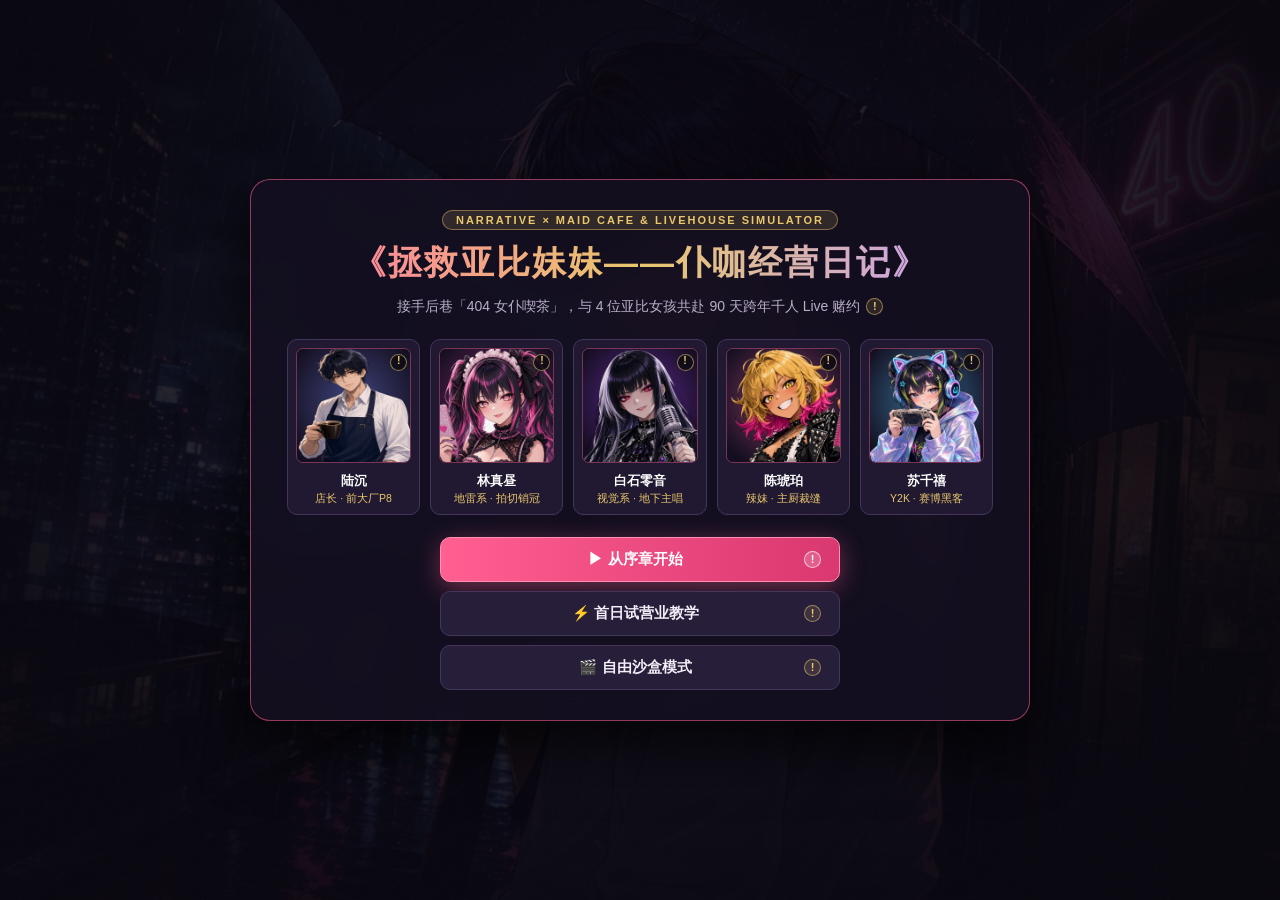
==== commit 2c1baa79: "Deploy 《拯救亚比妹妹——仆咖经营日记》 playable web game" ====
--- a/拯救亚比妹妹_仆咖经营日记.html
+++ b/拯救亚比妹妹_仆咖经营日记.html
@@ -7,12 +7,12 @@
   <meta http-equiv="Pragma" content="no-cache">
   <meta http-equiv="Expires" content="0">
   <title>拯救亚比妹妹——仆咖经营日记（HD-2D 精致箱庭版）</title>
-  <link rel="stylesheet" href="game_style.css?v=v1795588727">
+  <link rel="stylesheet" href="game_style.css?v=v1795659461">
 </head>
 <body>
   <!-- ==================== TITLE SCREEN OVERLAY ==================== -->
   <div id="title-screen" class="title-screen">
-    <img class="title-bg" src="game_assets/cg_prologue_alley_404.jpg?v=v1795588727" alt="404女仆喫茶雨夜门头">
+    <img class="title-bg" src="game_assets/cg_prologue_alley_404.jpg?v=v1795659461" alt="404女仆喫茶雨夜门头">
     <div class="title-vignette"></div>
     <div class="title-card">
       <span class="title-kicker">NARRATIVE × MAID CAFE &amp; LIVEHOUSE SIMULATOR</span>
@@ -25,31 +25,31 @@
       <div class="title-cast">
         <div class="title-cast-item">
           <span class="info-tip" data-tip-title="陆沉 · 店长" data-tip="前大厂 P8 架构师，看透 KPI 虚无裸辞梭哈，外稳内疯，用最温和的笑干最狠的护短。">!</span>
-          <img src="game_assets/char_luchen_base.jpg?v=v1795588727" alt="陆沉">
+          <img src="game_assets/char_luchen_base.jpg?v=v1795659461" alt="陆沉">
           <b>陆沉</b>
           <span>店长 · 前大厂P8</span>
         </div>
         <div class="title-cast-item">
           <span class="info-tip" data-tip-title="林真昼 · NO.01" data-tip="前省重点理科尖子生，2F 拍切销冠。心算极快但极怕被扣分与抛弃，精神压力易飙升。">!</span>
-          <img src="game_assets/char_mahiru_base.jpg?v=v1795588727" alt="林真昼">
+          <img src="game_assets/char_mahiru_base.jpg?v=v1795659461" alt="林真昼">
           <b>林真昼</b>
           <span>地雷系 · 拍切销冠</span>
         </div>
         <div class="title-cast-item">
           <span class="info-tip" data-tip-title="白石零音 · NO.02" data-tip="B1 舞台视觉系暴君主唱（唱跳 92），台下却是 500 度近视的厨房杀手（美食 18）。">!</span>
-          <img src="game_assets/char_reine_base.jpg?v=v1795588727" alt="白石零音">
+          <img src="game_assets/char_reine_base.jpg?v=v1795659461" alt="白石零音">
           <b>白石零音</b>
           <span>视觉系 · 地下主唱</span>
         </div>
         <div class="title-cast-item">
           <span class="info-tip" data-tip-title="陈琥珀 · NO.03" data-tip="金粉狼尾辣妹大厨兼高定裁缝，全店最懂柴米油盐的护短大姐头，从不喊累。">!</span>
-          <img src="game_assets/char_kohaku_base.jpg?v=v1795588727" alt="陈琥珀">
+          <img src="game_assets/char_kohaku_base.jpg?v=v1795659461" alt="陈琥珀">
           <b>陈琥珀</b>
           <span>辣妹 · 主厨裁缝</span>
         </div>
         <div class="title-cast-item">
           <span class="info-tip" data-tip-title="苏千禧 · NO.04" data-tip="躲在吧台隐私帘后的天才原画师与黑客，线下重度社恐，线上社媒梗图无敌（社媒 95）。">!</span>
-          <img src="game_assets/char_millie_base.jpg?v=v1795588727" alt="苏千禧">
+          <img src="game_assets/char_millie_base.jpg?v=v1795659461" alt="苏千禧">
           <b>苏千禧</b>
           <span>Y2K · 赛博黑客</span>
         </div>
@@ -150,7 +150,7 @@
     <main class="workspace">
       <!-- Left Galgame & CG Visual Stage -->
       <section class="stage-wrap" onclick="onStageClick(event)">
-        <img id="stage-bg" class="stage-bg" src="game_assets/bg_1f_maid_cafe.jpg?v=v1795588727" alt="场景背景">
+        <img id="stage-bg" class="stage-bg" src="game_assets/bg_1f_maid_cafe.jpg?v=v1795659461" alt="场景背景">
         <div id="sprite-layer" class="sprite-layer"></div>
         <img id="stage-cg" class="stage-cg" src="" alt="剧情CG">
 
@@ -205,14 +205,13 @@
   <!-- Global Floating Tooltip for (!) Info Icons -->
   <div id="global-tooltip"></div>
 
-  <script src="game_data.js?v=v1795588727"></script>
-  <script src="game_story.js?v=v1795588727"></script>
-  <script src="three.min.js?v=v1795588727"></script>
-  <script src="chibi_textures.js?v=v1795588727"></script>
-  <script src="char_3d_builder.js?v=v1795588727"></script>
-  <script src="cafe_sim_3d.js?v=v1795588727"></script>
-  <script src="live2d_textures.js?v=v1795588727"></script>
-  <script src="live2d_stage.js?v=v1795588727"></script>
-  <script src="game_engine.js?v=v1795588727"></script>
+  <script src="game_data.js?v=v1795659461"></script>
+  <script src="game_story.js?v=v1795659461"></script>
+  <script src="three.min.js?v=v1795659461"></script>
+  <script src="chibi_textures.js?v=v1795659461"></script>
+  <script src="cafe_sim_3d.js?v=v1795659461"></script>
+  <script src="live2d_textures.js?v=v1795659461"></script>
+  <script src="live2d_stage.js?v=v1795659461"></script>
+  <script src="game_engine.js?v=v1795659461"></script>
 </body>
 </html>
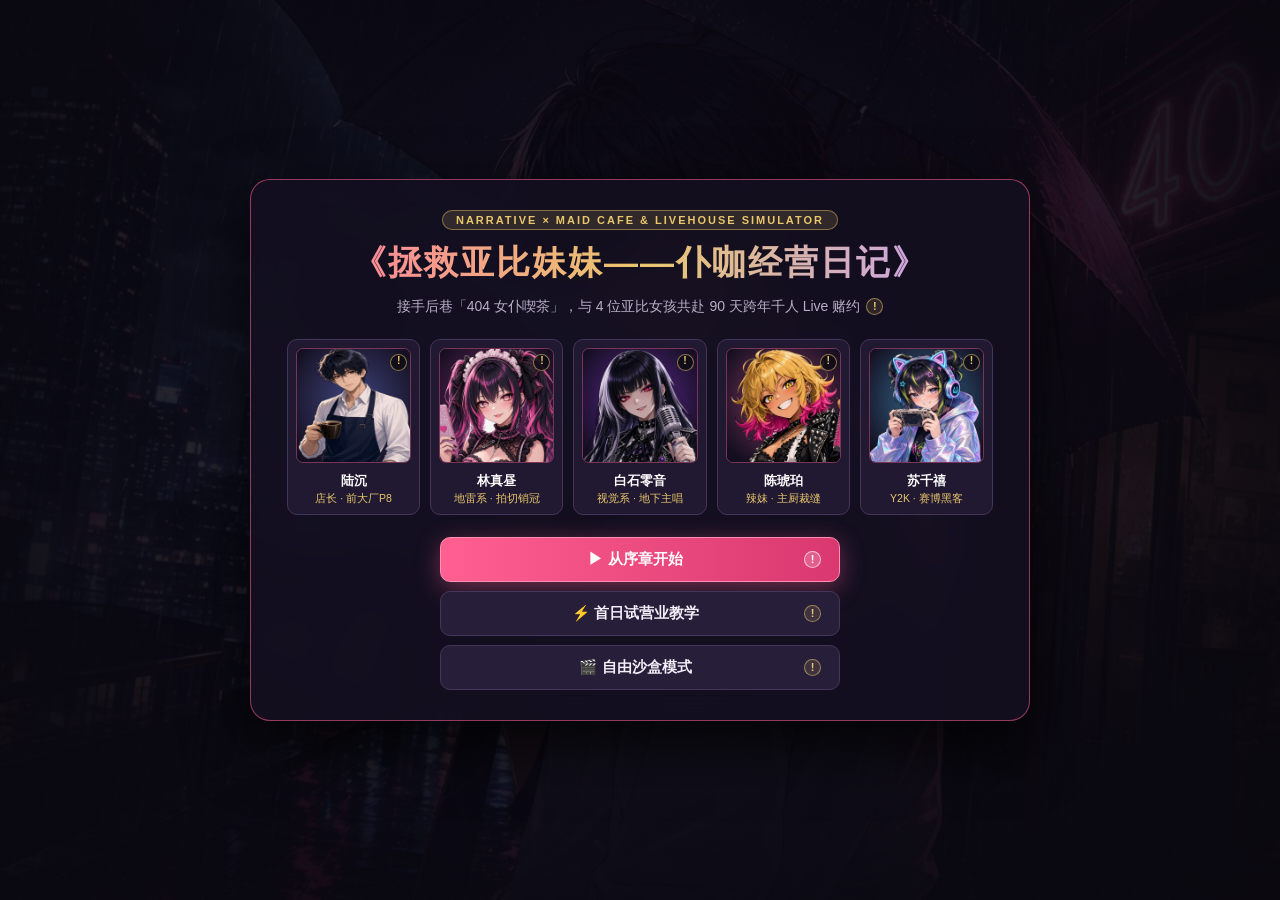
==== commit 482d0dbc: "Deploy 《拯救亚比妹妹——仆咖经营日记》 playable web game" ====
--- a/拯救亚比妹妹_仆咖经营日记.html
+++ b/拯救亚比妹妹_仆咖经营日记.html
@@ -7,12 +7,12 @@
   <meta http-equiv="Pragma" content="no-cache">
   <meta http-equiv="Expires" content="0">
   <title>拯救亚比妹妹——仆咖经营日记（HD-2D 精致箱庭版）</title>
-  <link rel="stylesheet" href="game_style.css?v=v1795659461">
+  <link rel="stylesheet" href="game_style.css?v=v1795767700">
 </head>
 <body>
   <!-- ==================== TITLE SCREEN OVERLAY ==================== -->
   <div id="title-screen" class="title-screen">
-    <img class="title-bg" src="game_assets/cg_prologue_alley_404.jpg?v=v1795659461" alt="404女仆喫茶雨夜门头">
+    <img class="title-bg" src="game_assets/cg_prologue_alley_404.jpg?v=v1795767700" alt="404女仆喫茶雨夜门头">
     <div class="title-vignette"></div>
     <div class="title-card">
       <span class="title-kicker">NARRATIVE × MAID CAFE &amp; LIVEHOUSE SIMULATOR</span>
@@ -25,31 +25,31 @@
       <div class="title-cast">
         <div class="title-cast-item">
           <span class="info-tip" data-tip-title="陆沉 · 店长" data-tip="前大厂 P8 架构师，看透 KPI 虚无裸辞梭哈，外稳内疯，用最温和的笑干最狠的护短。">!</span>
-          <img src="game_assets/char_luchen_base.jpg?v=v1795659461" alt="陆沉">
+          <img src="game_assets/char_luchen_base.jpg?v=v1795767700" alt="陆沉">
           <b>陆沉</b>
           <span>店长 · 前大厂P8</span>
         </div>
         <div class="title-cast-item">
           <span class="info-tip" data-tip-title="林真昼 · NO.01" data-tip="前省重点理科尖子生，2F 拍切销冠。心算极快但极怕被扣分与抛弃，精神压力易飙升。">!</span>
-          <img src="game_assets/char_mahiru_base.jpg?v=v1795659461" alt="林真昼">
+          <img src="game_assets/char_mahiru_base.jpg?v=v1795767700" alt="林真昼">
           <b>林真昼</b>
           <span>地雷系 · 拍切销冠</span>
         </div>
         <div class="title-cast-item">
           <span class="info-tip" data-tip-title="白石零音 · NO.02" data-tip="B1 舞台视觉系暴君主唱（唱跳 92），台下却是 500 度近视的厨房杀手（美食 18）。">!</span>
-          <img src="game_assets/char_reine_base.jpg?v=v1795659461" alt="白石零音">
+          <img src="game_assets/char_reine_base.jpg?v=v1795767700" alt="白石零音">
           <b>白石零音</b>
           <span>视觉系 · 地下主唱</span>
         </div>
         <div class="title-cast-item">
           <span class="info-tip" data-tip-title="陈琥珀 · NO.03" data-tip="金粉狼尾辣妹大厨兼高定裁缝，全店最懂柴米油盐的护短大姐头，从不喊累。">!</span>
-          <img src="game_assets/char_kohaku_base.jpg?v=v1795659461" alt="陈琥珀">
+          <img src="game_assets/char_kohaku_base.jpg?v=v1795767700" alt="陈琥珀">
           <b>陈琥珀</b>
           <span>辣妹 · 主厨裁缝</span>
         </div>
         <div class="title-cast-item">
           <span class="info-tip" data-tip-title="苏千禧 · NO.04" data-tip="躲在吧台隐私帘后的天才原画师与黑客，线下重度社恐，线上社媒梗图无敌（社媒 95）。">!</span>
-          <img src="game_assets/char_millie_base.jpg?v=v1795659461" alt="苏千禧">
+          <img src="game_assets/char_millie_base.jpg?v=v1795767700" alt="苏千禧">
           <b>苏千禧</b>
           <span>Y2K · 赛博黑客</span>
         </div>
@@ -150,7 +150,7 @@
     <main class="workspace">
       <!-- Left Galgame & CG Visual Stage -->
       <section class="stage-wrap" onclick="onStageClick(event)">
-        <img id="stage-bg" class="stage-bg" src="game_assets/bg_1f_maid_cafe.jpg?v=v1795659461" alt="场景背景">
+        <img id="stage-bg" class="stage-bg" src="game_assets/bg_1f_maid_cafe.jpg?v=v1795767700" alt="场景背景">
         <div id="sprite-layer" class="sprite-layer"></div>
         <img id="stage-cg" class="stage-cg" src="" alt="剧情CG">
 
@@ -205,13 +205,13 @@
   <!-- Global Floating Tooltip for (!) Info Icons -->
   <div id="global-tooltip"></div>
 
-  <script src="game_data.js?v=v1795659461"></script>
-  <script src="game_story.js?v=v1795659461"></script>
-  <script src="three.min.js?v=v1795659461"></script>
-  <script src="chibi_textures.js?v=v1795659461"></script>
-  <script src="cafe_sim_3d.js?v=v1795659461"></script>
-  <script src="live2d_textures.js?v=v1795659461"></script>
-  <script src="live2d_stage.js?v=v1795659461"></script>
-  <script src="game_engine.js?v=v1795659461"></script>
+  <script src="game_data.js?v=v1795767700"></script>
+  <script src="game_story.js?v=v1795767700"></script>
+  <script src="three.min.js?v=v1795767700"></script>
+  <script src="chibi_textures.js?v=v1795767700"></script>
+  <script src="cafe_sim_3d.js?v=v1795767700"></script>
+  <script src="live2d_textures.js?v=v1795767700"></script>
+  <script src="live2d_stage.js?v=v1795767700"></script>
+  <script src="game_engine.js?v=v1795767700"></script>
 </body>
 </html>
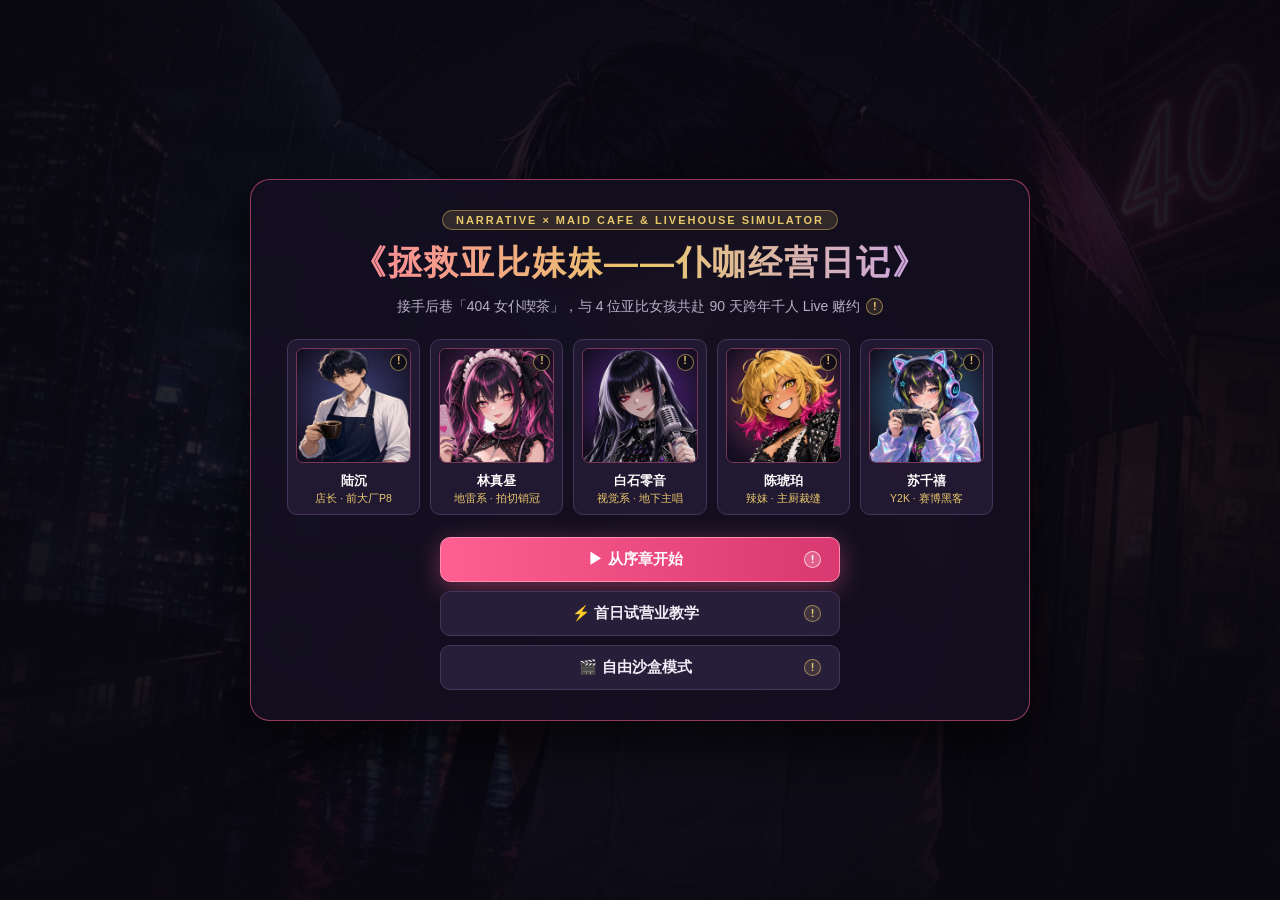
==== commit d05049e4: "Deploy 《拯救亚比妹妹——仆咖经营日记》 playable web game" ====
--- a/拯救亚比妹妹_仆咖经营日记.html
+++ b/拯救亚比妹妹_仆咖经营日记.html
@@ -7,12 +7,12 @@
   <meta http-equiv="Pragma" content="no-cache">
   <meta http-equiv="Expires" content="0">
   <title>拯救亚比妹妹——仆咖经营日记（HD-2D 精致箱庭版）</title>
-  <link rel="stylesheet" href="game_style.css?v=v1795767700">
+  <link rel="stylesheet" href="game_style.css?v=v1795768102">
 </head>
 <body>
   <!-- ==================== TITLE SCREEN OVERLAY ==================== -->
   <div id="title-screen" class="title-screen">
-    <img class="title-bg" src="game_assets/cg_prologue_alley_404.jpg?v=v1795767700" alt="404女仆喫茶雨夜门头">
+    <img class="title-bg" src="game_assets/cg_prologue_alley_404.jpg?v=v1795768102" alt="404女仆喫茶雨夜门头">
     <div class="title-vignette"></div>
     <div class="title-card">
       <span class="title-kicker">NARRATIVE × MAID CAFE &amp; LIVEHOUSE SIMULATOR</span>
@@ -25,31 +25,31 @@
       <div class="title-cast">
         <div class="title-cast-item">
           <span class="info-tip" data-tip-title="陆沉 · 店长" data-tip="前大厂 P8 架构师，看透 KPI 虚无裸辞梭哈，外稳内疯，用最温和的笑干最狠的护短。">!</span>
-          <img src="game_assets/char_luchen_base.jpg?v=v1795767700" alt="陆沉">
+          <img src="game_assets/char_luchen_base.jpg?v=v1795768102" alt="陆沉">
           <b>陆沉</b>
           <span>店长 · 前大厂P8</span>
         </div>
         <div class="title-cast-item">
           <span class="info-tip" data-tip-title="林真昼 · NO.01" data-tip="前省重点理科尖子生，2F 拍切销冠。心算极快但极怕被扣分与抛弃，精神压力易飙升。">!</span>
-          <img src="game_assets/char_mahiru_base.jpg?v=v1795767700" alt="林真昼">
+          <img src="game_assets/char_mahiru_base.jpg?v=v1795768102" alt="林真昼">
           <b>林真昼</b>
           <span>地雷系 · 拍切销冠</span>
         </div>
         <div class="title-cast-item">
           <span class="info-tip" data-tip-title="白石零音 · NO.02" data-tip="B1 舞台视觉系暴君主唱（唱跳 92），台下却是 500 度近视的厨房杀手（美食 18）。">!</span>
-          <img src="game_assets/char_reine_base.jpg?v=v1795767700" alt="白石零音">
+          <img src="game_assets/char_reine_base.jpg?v=v1795768102" alt="白石零音">
           <b>白石零音</b>
           <span>视觉系 · 地下主唱</span>
         </div>
         <div class="title-cast-item">
           <span class="info-tip" data-tip-title="陈琥珀 · NO.03" data-tip="金粉狼尾辣妹大厨兼高定裁缝，全店最懂柴米油盐的护短大姐头，从不喊累。">!</span>
-          <img src="game_assets/char_kohaku_base.jpg?v=v1795767700" alt="陈琥珀">
+          <img src="game_assets/char_kohaku_base.jpg?v=v1795768102" alt="陈琥珀">
           <b>陈琥珀</b>
           <span>辣妹 · 主厨裁缝</span>
         </div>
         <div class="title-cast-item">
           <span class="info-tip" data-tip-title="苏千禧 · NO.04" data-tip="躲在吧台隐私帘后的天才原画师与黑客，线下重度社恐，线上社媒梗图无敌（社媒 95）。">!</span>
-          <img src="game_assets/char_millie_base.jpg?v=v1795767700" alt="苏千禧">
+          <img src="game_assets/char_millie_base.jpg?v=v1795768102" alt="苏千禧">
           <b>苏千禧</b>
           <span>Y2K · 赛博黑客</span>
         </div>
@@ -150,7 +150,7 @@
     <main class="workspace">
       <!-- Left Galgame & CG Visual Stage -->
       <section class="stage-wrap" onclick="onStageClick(event)">
-        <img id="stage-bg" class="stage-bg" src="game_assets/bg_1f_maid_cafe.jpg?v=v1795767700" alt="场景背景">
+        <img id="stage-bg" class="stage-bg" src="game_assets/bg_1f_maid_cafe.jpg?v=v1795768102" alt="场景背景">
         <div id="sprite-layer" class="sprite-layer"></div>
         <img id="stage-cg" class="stage-cg" src="" alt="剧情CG">
 
@@ -167,6 +167,9 @@
             <span>🎭 立绘</span>
           </button>
         </div>
+
+        <!-- Center-screen Galgame Choices Overlay -->
+        <div class="gal-choices-overlay" id="gal-choices"></div>
 
         <div class="gal-box">
           <div>
@@ -181,7 +184,6 @@
               <span class="gal-tag" id="gal-tag"></span>
             </div>
             <div class="gal-text" id="gal-text">加载中…</div>
-            <div class="gal-choices" id="gal-choices"></div>
           </div>
           <div class="gal-footer">
             <span id="gal-progress">1 / 12</span>
@@ -205,13 +207,13 @@
   <!-- Global Floating Tooltip for (!) Info Icons -->
   <div id="global-tooltip"></div>
 
-  <script src="game_data.js?v=v1795767700"></script>
-  <script src="game_story.js?v=v1795767700"></script>
-  <script src="three.min.js?v=v1795767700"></script>
-  <script src="chibi_textures.js?v=v1795767700"></script>
-  <script src="cafe_sim_3d.js?v=v1795767700"></script>
-  <script src="live2d_textures.js?v=v1795767700"></script>
-  <script src="live2d_stage.js?v=v1795767700"></script>
-  <script src="game_engine.js?v=v1795767700"></script>
+  <script src="game_data.js?v=v1795768102"></script>
+  <script src="game_story.js?v=v1795768102"></script>
+  <script src="three.min.js?v=v1795768102"></script>
+  <script src="chibi_textures.js?v=v1795768102"></script>
+  <script src="cafe_sim_3d.js?v=v1795768102"></script>
+  <script src="live2d_textures.js?v=v1795768102"></script>
+  <script src="live2d_stage.js?v=v1795768102"></script>
+  <script src="game_engine.js?v=v1795768102"></script>
 </body>
 </html>
--- a/game_style.css
+++ b/game_style.css
@@ -24,7 +24,7 @@
 
 #app {
   display: grid;
-  grid-template-rows: 58px 1fr;
+  grid-template-rows: 62px 1fr;
   width: 100vw; height: 100vh;
 }
 
@@ -116,26 +116,27 @@
 
 /* ==================== TOP HUD BAR ==================== */
 .hud {
-  display: flex; align-items: center; justify-content: space-between;
-  padding: 0 16px; background: #151020; border-bottom: 1px solid var(--line);
-  z-index: 30;
-}
-.hud-left, .hud-right { display: flex; align-items: center; gap: 8px; }
+  display: flex; align-items: center; justify-content: space-between; gap: 8px;
+  padding: 0 14px; background: #151020; border-bottom: 1px solid var(--line);
+  z-index: 30; overflow: hidden;
+}
+.hud-left, .hud-right { display: flex; align-items: center; gap: 7px; flex-shrink: 0; }
 .brand-badge {
   background: linear-gradient(90deg, var(--pink), var(--purple));
-  color: #fff; font-weight: 800; font-size: 13.5px;
+  color: #fff; font-weight: 800; font-size: clamp(12.5px, 0.9vw, 14.5px);
   padding: 5px 11px; border-radius: 8px; letter-spacing: 0.5px; cursor: pointer;
+  white-space: nowrap; flex-shrink: 0;
 }
 .day-badge {
   background: var(--card); border: 1px solid var(--gold);
-  color: var(--gold); font-weight: 700; font-size: 12.5px;
-  padding: 4px 10px; border-radius: 999px; white-space: nowrap;
+  color: var(--gold); font-weight: 700; font-size: clamp(12px, 0.85vw, 13.5px);
+  padding: 4px 10px; border-radius: 999px; white-space: nowrap; flex-shrink: 0;
 }
 .phase-steps { display: flex; gap: 5px; }
 .phase-pill {
-  font-size: 11.5px; padding: 3px 8px; border-radius: 6px;
+  font-size: clamp(11px, 0.78vw, 12.5px); padding: 3px 8px; border-radius: 6px;
   background: var(--card); color: var(--mute); border: 1px solid transparent;
-  white-space: nowrap;
+  white-space: nowrap; flex-shrink: 0;
 }
 .phase-pill.active {
   background: rgba(255, 95, 145, 0.18); color: var(--pink);
@@ -145,15 +146,15 @@
 
 .stat-chip {
   background: var(--card); border: 1px solid var(--line);
-  padding: 4px 11px; border-radius: 8px; font-size: 12.5px;
-  display: flex; align-items: center; gap: 6px;
-}
-.stat-chip b { color: var(--gold); font-size: 14px; }
+  padding: 4px 10px; border-radius: 8px; font-size: clamp(12px, 0.85vw, 13.5px);
+  display: flex; align-items: center; gap: 5px; white-space: nowrap; flex-shrink: 0;
+}
+.stat-chip b { color: var(--gold); font-size: clamp(13.5px, 0.95vw, 15.5px); }
 .stat-chip.rent b { color: var(--pink); }
 .hud-btn {
   background: var(--well); color: var(--text); border: 1px solid var(--line);
-  padding: 5px 11px; border-radius: 6px; cursor: pointer; font-size: 12px;
-  font-family: inherit;
+  padding: 5px 10px; border-radius: 7px; cursor: pointer; font-size: clamp(11.5px, 0.82vw, 13px);
+  font-family: inherit; white-space: nowrap; flex-shrink: 0;
 }
 .hud-btn:hover { border-color: var(--pink); color: var(--pink); }
 .hud-btn.guide {
@@ -163,8 +164,8 @@
 /* ==================== MAIN WORKSPACE ==================== */
 .workspace {
   display: grid;
-  grid-template-columns: 1fr 400px;
-  height: calc(100vh - 58px);
+  grid-template-columns: 1fr clamp(400px, 27vw, 480px);
+  height: calc(100vh - 62px);
   overflow: hidden;
 }
 
@@ -215,7 +216,7 @@
 .view-switch-btn {
   background: rgba(20, 14, 34, 0.88); backdrop-filter: blur(8px);
   border: 1.5px solid var(--line); color: var(--dim);
-  font-size: 12px; font-weight: 800; padding: 6px 13px;
+  font-size: 13.5px; font-weight: 800; padding: 7px 15px;
   border-radius: 999px; cursor: pointer; font-family: inherit;
   display: inline-flex; align-items: center; gap: 6px;
   box-shadow: 0 6px 18px rgba(0, 0, 0, 0.5); transition: all 0.18s;
@@ -240,7 +241,7 @@
 .sim3d-wrap canvas { display: block; width: 100%; height: 100%; cursor: grab; }
 .sim3d-wrap canvas:active { cursor: grabbing; }
 .sim3d-hud {
-  position: absolute; top: 68px; left: 18px; z-index: 14;
+  position: absolute; top: 78px; left: 18px; z-index: 14;
   display: flex; align-items: center; gap: 6px; pointer-events: none;
 }
 .sim3d-pill {
@@ -272,10 +273,13 @@
   100% { opacity: 0; transform: translate(-50%, -44px) scale(0.96); }
 }
 .stage-wrap.sim3d-mode .gal-box {
-  min-height: 112px; padding: 12px 18px;
-  background: linear-gradient(165deg, rgba(20, 15, 32, 0.84), rgba(12, 9, 20, 0.88));
-}
-.stage-wrap.sim3d-mode .gal-text { font-size: 14.5px; min-height: 36px; }
+  min-height: clamp(132px, 16vh, 170px); padding: 14px 22px;
+  background: linear-gradient(165deg, rgba(20, 15, 32, 0.88), rgba(12, 9, 20, 0.92));
+}
+.stage-wrap.sim3d-mode .gal-text { font-size: clamp(16px, 1.15vw, 19px); min-height: 44px; }
+.stage-wrap.sim3d-mode .gal-choices-overlay {
+  bottom: clamp(150px, 18vh, 190px);
+}
 .sprite-item {
   height: 90%; max-width: 46%; object-fit: contain;
   filter: drop-shadow(0 10px 26px rgba(0, 0, 0, 0.75));
@@ -294,34 +298,96 @@
   position: absolute; top: 16px; left: 18px; z-index: 12;
   background: rgba(15, 12, 22, 0.88); backdrop-filter: blur(8px);
   border: 1px solid var(--line); border-left: 4px solid var(--pink);
-  padding: 7px 14px; border-radius: 8px;
-}
-.stage-loc b { display: block; font-size: 13.5px; color: #fff; }
-.stage-loc span { font-size: 11.5px; color: var(--gold); }
+  padding: 8px 16px; border-radius: 8px;
+}
+.stage-loc b { display: block; font-size: 15px; color: #fff; }
+.stage-loc span { font-size: 12.5px; color: var(--gold); }
+
+/* Center-Screen Classic Galgame Choices Overlay */
+.gal-choices-overlay {
+  position: absolute;
+  top: 0; left: 0; right: 0;
+  bottom: clamp(220px, 26vh, 290px);
+  z-index: 18;
+  display: none;
+  flex-direction: column;
+  align-items: center;
+  justify-content: center;
+  gap: 14px;
+  padding: 24px 32px;
+  background: radial-gradient(ellipse at center, rgba(10, 7, 18, 0.62) 0%, rgba(10, 7, 18, 0.28) 65%, rgba(10, 7, 18, 0) 100%);
+  pointer-events: auto;
+}
+.gal-choices-overlay.active {
+  display: flex;
+  animation: fadeIn 0.24s ease-out;
+}
+.gal-choices-title {
+  font-size: clamp(13px, 0.95vw, 15px);
+  font-weight: 800;
+  letter-spacing: 3px;
+  color: var(--gold);
+  background: rgba(16, 12, 26, 0.86);
+  border: 1px solid rgba(233, 199, 109, 0.55);
+  padding: 5px 18px;
+  border-radius: 999px;
+  box-shadow: 0 6px 20px rgba(0, 0, 0, 0.55);
+  margin-bottom: 4px;
+}
+.gal-choice-btn {
+  width: min(84%, 680px);
+  background: linear-gradient(95deg, rgba(24, 17, 42, 0.94), rgba(40, 22, 56, 0.92));
+  backdrop-filter: blur(12px);
+  border: 1.8px solid rgba(233, 199, 109, 0.85);
+  color: #fff;
+  padding: 16px 28px;
+  border-radius: 12px;
+  font-size: clamp(16px, 1.25vw, 20px);
+  line-height: 1.5;
+  text-align: center;
+  cursor: pointer;
+  font-weight: 700;
+  font-family: inherit;
+  letter-spacing: 0.4px;
+  box-shadow: 0 10px 30px rgba(0, 0, 0, 0.68), inset 0 1px 0 rgba(255, 255, 255, 0.12);
+  transition: transform 0.18s cubic-bezier(0.22, 1, 0.36, 1), background 0.18s, border-color 0.18s, box-shadow 0.18s;
+}
+.gal-choice-btn:hover {
+  background: linear-gradient(95deg, rgba(255, 95, 145, 0.92), rgba(171, 117, 255, 0.9));
+  border-color: #fff;
+  transform: translateY(-2px) scale(1.018);
+  box-shadow: 0 14px 36px rgba(255, 95, 145, 0.42), 0 0 22px rgba(255, 95, 145, 0.35);
+}
+.gal-choice-btn.primary-cta {
+  background: linear-gradient(95deg, rgba(255, 95, 145, 0.92), rgba(217, 56, 112, 0.94));
+  border-color: #ffd9e6;
+  box-shadow: 0 12px 34px rgba(255, 95, 145, 0.48);
+}
 
 /* Galgame Dialogue Box */
 .gal-box {
-  position: absolute; left: 22px; right: 22px; bottom: 18px;
-  min-height: 176px; z-index: 15;
+  position: absolute; left: 24px; right: 24px; bottom: 18px;
+  min-height: clamp(210px, 24vh, 275px); z-index: 15;
   background: linear-gradient(165deg, rgba(24, 18, 36, 0.95), rgba(14, 11, 22, 0.97));
-  backdrop-filter: blur(12px);
-  border: 1.5px solid rgba(255, 95, 145, 0.65);
-  border-radius: 14px; padding: 18px 22px;
+  backdrop-filter: blur(14px);
+  border: 1.8px solid rgba(255, 95, 145, 0.7);
+  border-radius: 16px; padding: 22px 28px 18px;
   display: flex; flex-direction: column; justify-content: space-between;
-  box-shadow: 0 14px 36px rgba(0, 0, 0, 0.65);
+  box-shadow: 0 16px 42px rgba(0, 0, 0, 0.72), inset 0 1px 0 rgba(255, 255, 255, 0.08);
   cursor: pointer;
 }
-.gal-header { display: flex; align-items: center; justify-content: space-between; margin-bottom: 8px; gap: 10px; }
-.gal-header-left { display: flex; align-items: center; gap: 10px; }
+.gal-header { display: flex; align-items: center; justify-content: space-between; margin-bottom: 12px; gap: 12px; }
+.gal-header-left { display: flex; align-items: center; gap: 12px; }
 .gal-speaker {
-  background: var(--pink); color: #fff; font-weight: 800;
-  font-size: 13.5px; padding: 3px 14px; border-radius: 6px; letter-spacing: 0.5px;
+  background: linear-gradient(90deg, var(--pink), #e2437c); color: #fff; font-weight: 800;
+  font-size: clamp(15px, 1.08vw, 18px); padding: 5px 18px; border-radius: 8px; letter-spacing: 0.6px;
+  box-shadow: 0 4px 14px rgba(255, 95, 145, 0.35);
 }
 .gal-voice-btn {
-  display: inline-flex; align-items: center; gap: 5px;
+  display: inline-flex; align-items: center; gap: 6px;
   background: rgba(127, 224, 163, 0.14); border: 1px solid var(--green);
-  color: var(--green); font-size: 11.5px; font-weight: 700;
-  padding: 2px 10px; border-radius: 999px; cursor: pointer; font-family: inherit;
+  color: var(--green); font-size: 13px; font-weight: 700;
+  padding: 4px 12px; border-radius: 999px; cursor: pointer; font-family: inherit;
   transition: all 0.15s;
 }
 .gal-voice-btn:hover { background: var(--green); color: #111; }
@@ -329,7 +395,7 @@
   background: rgba(255, 95, 145, 0.22); border-color: var(--pink); color: #ff9dbc;
 }
 .voice-bars {
-  display: inline-flex; align-items: flex-end; gap: 2px; height: 11px;
+  display: inline-flex; align-items: flex-end; gap: 2px; height: 12px;
 }
 .voice-bars i {
   display: inline-block; width: 2.5px; height: 4px; background: currentColor; border-radius: 1px;
@@ -339,27 +405,17 @@
 .gal-voice-btn.playing .voice-bars i:nth-child(3) { animation: vbar 0.55s infinite ease-in-out 0.3s; }
 @keyframes vbar {
   0%, 100% { height: 3px; }
-  50% { height: 11px; }
-}
-.gal-tag { font-size: 11.5px; color: var(--gold); }
+  50% { height: 12px; }
+}
+.gal-tag { font-size: 13.5px; color: var(--gold); font-weight: 600; }
 .gal-text {
-  font-size: 16px; line-height: 1.75; color: #f6f2fa;
-  min-height: 54px; white-space: pre-wrap;
-}
-.gal-choices {
-  display: flex; flex-wrap: wrap; gap: 8px; margin-top: 10px;
-}
-.gal-choice-btn {
-  background: linear-gradient(90deg, rgba(255, 95, 145, 0.22), rgba(171, 117, 255, 0.22));
-  border: 1.5px solid var(--gold);
-  color: #fff; padding: 8px 16px; border-radius: 8px;
-  font-size: 13px; cursor: pointer; font-weight: 700; font-family: inherit;
-  transition: all 0.15s;
-}
-.gal-choice-btn:hover { background: var(--pink); border-color: #fff; transform: translateY(-1px); }
+  font-size: clamp(18px, 1.32vw, 22px); line-height: 1.78; color: #f8f5fc;
+  letter-spacing: 0.3px;
+  min-height: 76px; white-space: pre-wrap;
+}
 .gal-footer {
   display: flex; justify-content: space-between; align-items: center;
-  margin-top: 8px; font-size: 11.5px; color: var(--dim);
+  margin-top: 12px; font-size: 13.5px; color: var(--dim);
 }
 .next-indicator { color: var(--gold); font-weight: 700; animation: pulse 1.2s infinite; }
 
@@ -379,19 +435,19 @@
   display: inline-flex; align-items: center; gap: 6px;
 }
 .tutorial-badge {
-  background: var(--gold); color: #161108; font-size: 11px; font-weight: 900;
-  padding: 2px 7px; border-radius: 4px;
+  background: var(--gold); color: #161108; font-size: 12px; font-weight: 900;
+  padding: 2px 8px; border-radius: 4px;
 }
 .tutorial-skip {
   background: transparent; border: 1px solid var(--line); color: var(--dim);
-  font-size: 10.5px; padding: 2px 7px; border-radius: 4px; cursor: pointer;
+  font-size: 12px; padding: 2px 8px; border-radius: 4px; cursor: pointer;
 }
 .tutorial-skip:hover { color: #fff; border-color: var(--pink); }
 .tutorial-banner b {
-  display: block; font-size: 12.5px; color: #ffe7a8; line-height: 1.45;
+  display: block; font-size: 14px; color: #ffe7a8; line-height: 1.45;
 }
 .tutorial-banner p {
-  font-size: 11.5px; color: #dcd2ec; line-height: 1.45; margin-top: 3px;
+  font-size: 13px; color: #dcd2ec; line-height: 1.5; margin-top: 4px;
 }
 .tut-highlight {
   border-color: var(--gold) !important;
@@ -413,50 +469,50 @@
   background: #191426; border-bottom: 1px solid var(--line);
 }
 .side-tab {
-  padding: 11px 6px; text-align: center; font-size: 12.5px;
+  padding: 12px 6px; text-align: center; font-size: 14px;
   color: var(--dim); cursor: pointer; border-bottom: 2px solid transparent;
   font-weight: 600;
 }
 .side-tab.active { color: var(--pink); border-bottom-color: var(--pink); background: rgba(255, 95, 145, 0.08); }
 .side-body {
-  flex: 1; overflow-y: auto; padding: 14px;
-  display: flex; flex-direction: column; gap: 12px;
+  flex: 1; overflow-y: auto; padding: 15px;
+  display: flex; flex-direction: column; gap: 13px;
 }
 
 /* Character Status Cards */
 .char-card {
   background: var(--card); border: 1px solid var(--line);
-  border-radius: 10px; padding: 10px 12px;
-  display: grid; grid-template-columns: 54px 1fr; gap: 10px; align-items: center;
+  border-radius: 10px; padding: 11px 13px;
+  display: grid; grid-template-columns: 58px 1fr; gap: 11px; align-items: center;
 }
 .char-card.resting { border-color: var(--green); background: rgba(127, 224, 163, 0.06); }
 .char-card.warn { border-color: var(--red); }
 .char-avatar {
-  width: 54px; height: 54px; border-radius: 8px;
+  width: 58px; height: 58px; border-radius: 8px;
   object-fit: cover; object-position: center 15%;
   border: 1.5px solid var(--pink);
 }
 .char-meta { display: flex; flex-direction: column; gap: 4px; }
 .char-top { display: flex; justify-content: space-between; align-items: center; gap: 6px; }
-.char-name-row { display: inline-flex; align-items: center; gap: 5px; }
-.char-top b { font-size: 13px; color: #fff; }
-.char-role { font-size: 10.5px; color: var(--dim); font-weight: 500; }
+.char-name-row { display: inline-flex; align-items: center; gap: 6px; }
+.char-top b { font-size: 14.5px; color: #fff; }
+.char-role { font-size: 12px; color: var(--dim); font-weight: 500; }
 .duty-btn {
-  font-size: 11px; padding: 2px 9px; border-radius: 999px;
+  font-size: 12px; padding: 3px 10px; border-radius: 999px;
   cursor: pointer; border: 1px solid var(--line); font-weight: 700; font-family: inherit;
 }
 .duty-btn.work { background: rgba(112, 181, 255, 0.16); color: var(--blue); border-color: var(--blue); }
 .duty-btn.rest { background: rgba(127, 224, 163, 0.2); color: var(--green); border-color: var(--green); }
 
 .bars-row { display: grid; grid-template-columns: 1fr 1fr; gap: 8px; margin-top: 2px; }
-.mini-bar { font-size: 10.5px; color: var(--dim); }
+.mini-bar { font-size: 12px; color: var(--dim); }
 .mini-bar .track {
-  height: 5px; background: #110d19; border-radius: 99px; overflow: hidden; margin-top: 2px;
+  height: 6px; background: #110d19; border-radius: 99px; overflow: hidden; margin-top: 3px;
 }
 .mini-bar .fill { height: 100%; border-radius: 99px; transition: width 0.3s; }
-.skill-pills { display: flex; gap: 4px; flex-wrap: wrap; margin-top: 3px; }
+.skill-pills { display: flex; gap: 5px; flex-wrap: wrap; margin-top: 4px; }
 .skill-pill {
-  font-size: 10px; padding: 1px 6px; border-radius: 4px;
+  font-size: 11.5px; padding: 2px 7px; border-radius: 4px;
   background: var(--well); color: var(--dim);
 }
 .skill-pill em { font-style: normal; color: var(--gold); font-weight: 700; }
@@ -464,27 +520,27 @@
 /* Operation Options List */
 .op-box {
   background: var(--card); border: 1px solid var(--line);
-  border-radius: 10px; padding: 11px;
+  border-radius: 10px; padding: 13px;
 }
 .op-title {
-  font-size: 12.5px; font-weight: 700; color: var(--gold);
-  margin-bottom: 8px; display: flex; align-items: center; justify-content: space-between; gap: 6px;
+  font-size: 14px; font-weight: 700; color: var(--gold);
+  margin-bottom: 9px; display: flex; align-items: center; justify-content: space-between; gap: 6px;
 }
 .op-title-left { display: inline-flex; align-items: center; gap: 6px; }
 .section-head {
-  font-size: 11.5px; color: var(--dim); font-weight: 700;
+  font-size: 13px; color: var(--dim); font-weight: 700;
   display: flex; align-items: center; gap: 6px;
 }
 .day-event-bar {
   display: flex; align-items: center; justify-content: space-between; gap: 8px;
   background: rgba(233, 199, 109, 0.1); border: 1px solid rgba(233, 199, 109, 0.32);
-  border-radius: 7px; padding: 6px 9px; margin-bottom: 9px;
-  font-size: 12px; color: #f6e4b2; font-weight: 600;
-}
-.op-list { display: flex; flex-direction: column; gap: 7px; }
+  border-radius: 7px; padding: 7px 10px; margin-bottom: 10px;
+  font-size: 13px; color: #f6e4b2; font-weight: 600;
+}
+.op-list { display: flex; flex-direction: column; gap: 8px; }
 .op-btn {
   text-align: left; background: var(--well); border: 1px solid var(--line);
-  border-radius: 8px; padding: 8px 10px; cursor: pointer; color: var(--text);
+  border-radius: 9px; padding: 10px 12px; cursor: pointer; color: var(--text);
   transition: all 0.15s; font-family: inherit;
 }
 .op-btn:hover { border-color: var(--pink); transform: translateX(2px); }
@@ -495,15 +551,15 @@
 .op-btn-row {
   display: flex; align-items: center; justify-content: space-between; gap: 8px;
 }
-.op-btn b { display: block; font-size: 12.5px; color: #fff; margin-bottom: 0; }
+.op-btn b { display: block; font-size: 14px; color: #fff; margin-bottom: 0; }
 .op-btn.special b { color: var(--gold); }
-.op-btn span.op-sub { display: block; font-size: 11px; color: var(--dim); line-height: 1.4; margin-top: 3px; }
+.op-btn span.op-sub { display: block; font-size: 12.5px; color: var(--dim); line-height: 1.45; margin-top: 4px; }
 .op-chips {
-  display: flex; flex-wrap: wrap; gap: 4px; margin-top: 5px;
+  display: flex; flex-wrap: wrap; gap: 5px; margin-top: 6px;
 }
 .chip {
-  display: inline-flex; align-items: center; font-size: 10.5px; font-weight: 700;
-  padding: 1px 6px; border-radius: 4px; line-height: 1.4;
+  display: inline-flex; align-items: center; font-size: 11.5px; font-weight: 700;
+  padding: 2px 7px; border-radius: 4px; line-height: 1.4;
   background: rgba(255, 255, 255, 0.06); color: var(--dim); border: 1px solid rgba(255,255,255,0.08);
 }
 .chip.gold { color: var(--gold); background: rgba(233, 199, 109, 0.14); border-color: rgba(233, 199, 109, 0.35); }
@@ -535,11 +591,11 @@
 }
 #global-tooltip {
   position: fixed; z-index: 9999; pointer-events: none;
-  max-width: 280px; padding: 9px 12px; border-radius: 10px;
+  max-width: 310px; padding: 10px 14px; border-radius: 10px;
   background: rgba(16, 12, 27, 0.96); backdrop-filter: blur(12px);
   border: 1px solid rgba(233, 199, 109, 0.65);
   box-shadow: 0 12px 32px rgba(0, 0, 0, 0.78), 0 0 14px rgba(255, 95, 145, 0.18);
-  color: #efe8f8; font-size: 12px; line-height: 1.55;
+  color: #efe8f8; font-size: 13.5px; line-height: 1.6;
   opacity: 0; transform: translateY(4px); transition: opacity 0.14s ease, transform 0.14s ease;
   white-space: pre-line; text-align: left;
 }
@@ -547,27 +603,27 @@
   opacity: 1; transform: translateY(0);
 }
 #global-tooltip .tip-title {
-  display: block; font-size: 12px; font-weight: 800; color: var(--gold);
-  margin-bottom: 3px; border-bottom: 1px solid rgba(255, 255, 255, 0.1); padding-bottom: 3px;
+  display: block; font-size: 13.5px; font-weight: 800; color: var(--gold);
+  margin-bottom: 4px; border-bottom: 1px solid rgba(255, 255, 255, 0.1); padding-bottom: 4px;
 }
 
 /* Phone UI (WeChat + RED) */
 .phone-card {
-  background: #181324; border: 1px solid var(--line); border-radius: 12px; padding: 12px;
+  background: #181324; border: 1px solid var(--line); border-radius: 12px; padding: 13px;
 }
 .red-post {
   background: #211a30; border-radius: 10px; overflow: hidden; border: 1px solid var(--line);
   margin-bottom: 10px;
 }
 .red-post img { width: 100%; height: 150px; object-fit: cover; object-position: center 20%; }
-.red-body { padding: 10px; font-size: 12px; line-height: 1.5; }
+.red-body { padding: 11px; font-size: 13.5px; line-height: 1.55; }
 .wx-bubble {
-  background: var(--well); padding: 8px 11px; border-radius: 8px;
-  font-size: 12px; line-height: 1.5; margin: 6px 0;
+  background: var(--well); padding: 9px 12px; border-radius: 8px;
+  font-size: 13.5px; line-height: 1.55; margin: 7px 0;
 }
 .wx-bubble.recall {
   background: transparent; border: 1px dashed var(--line);
-  color: var(--mute); text-align: center; font-size: 11px;
+  color: var(--mute); text-align: center; font-size: 12px;
 }
 
 /* ==================== HOW-TO-PLAY MODAL ==================== */
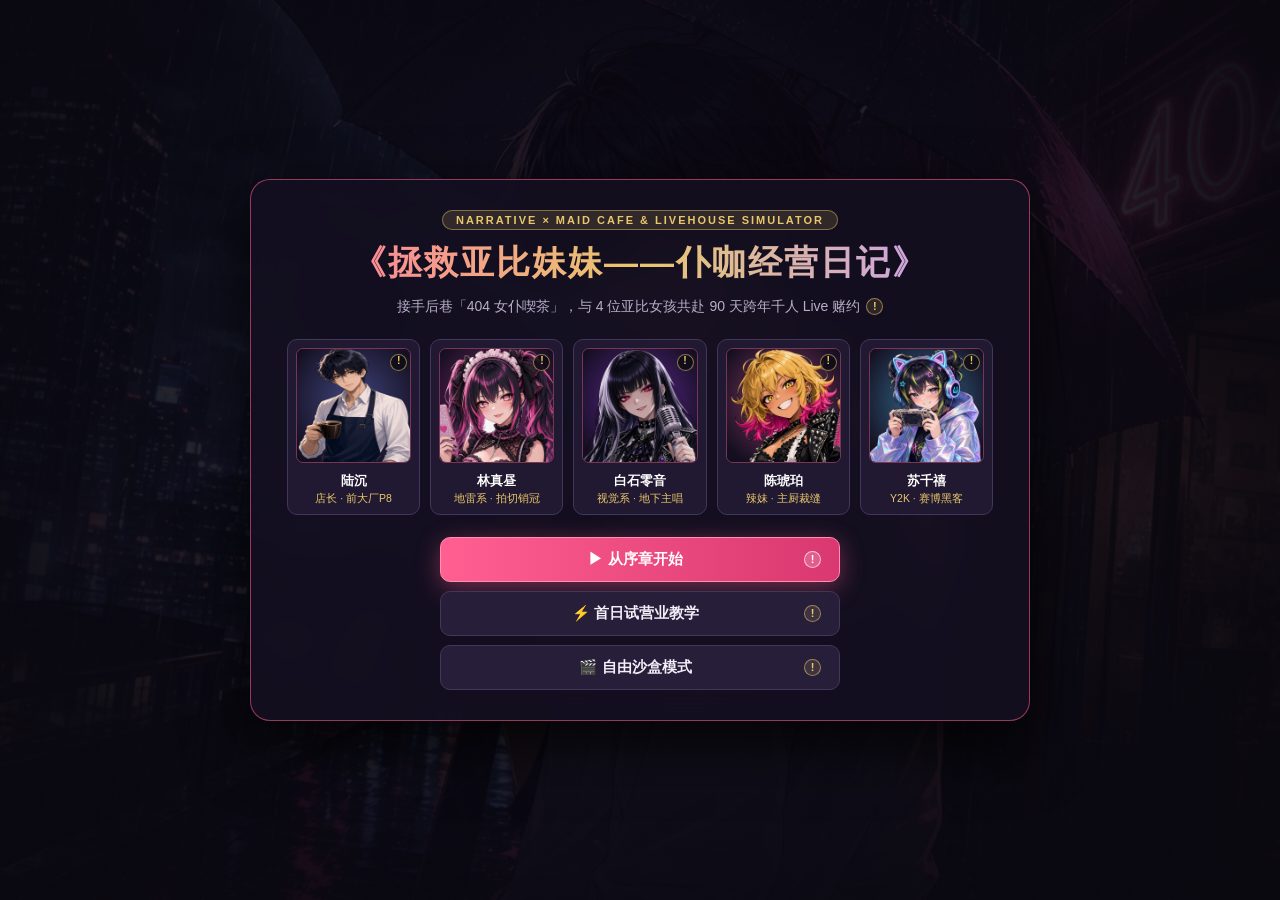
==== commit 59472bb8: "Deploy 《拯救亚比妹妹——仆咖经营日记》 playable web game" ====
--- a/拯救亚比妹妹_仆咖经营日记.html
+++ b/拯救亚比妹妹_仆咖经营日记.html
@@ -7,12 +7,12 @@
   <meta http-equiv="Pragma" content="no-cache">
   <meta http-equiv="Expires" content="0">
   <title>拯救亚比妹妹——仆咖经营日记（HD-2D 精致箱庭版）</title>
-  <link rel="stylesheet" href="game_style.css?v=v1795768102">
+  <link rel="stylesheet" href="game_style.css?v=v1795768298">
 </head>
 <body>
   <!-- ==================== TITLE SCREEN OVERLAY ==================== -->
   <div id="title-screen" class="title-screen">
-    <img class="title-bg" src="game_assets/cg_prologue_alley_404.jpg?v=v1795768102" alt="404女仆喫茶雨夜门头">
+    <img class="title-bg" src="game_assets/cg_prologue_alley_404.jpg?v=v1795768298" alt="404女仆喫茶雨夜门头">
     <div class="title-vignette"></div>
     <div class="title-card">
       <span class="title-kicker">NARRATIVE × MAID CAFE &amp; LIVEHOUSE SIMULATOR</span>
@@ -25,31 +25,31 @@
       <div class="title-cast">
         <div class="title-cast-item">
           <span class="info-tip" data-tip-title="陆沉 · 店长" data-tip="前大厂 P8 架构师，看透 KPI 虚无裸辞梭哈，外稳内疯，用最温和的笑干最狠的护短。">!</span>
-          <img src="game_assets/char_luchen_base.jpg?v=v1795768102" alt="陆沉">
+          <img src="game_assets/char_luchen_base.jpg?v=v1795768298" alt="陆沉">
           <b>陆沉</b>
           <span>店长 · 前大厂P8</span>
         </div>
         <div class="title-cast-item">
           <span class="info-tip" data-tip-title="林真昼 · NO.01" data-tip="前省重点理科尖子生，2F 拍切销冠。心算极快但极怕被扣分与抛弃，精神压力易飙升。">!</span>
-          <img src="game_assets/char_mahiru_base.jpg?v=v1795768102" alt="林真昼">
+          <img src="game_assets/char_mahiru_base.jpg?v=v1795768298" alt="林真昼">
           <b>林真昼</b>
           <span>地雷系 · 拍切销冠</span>
         </div>
         <div class="title-cast-item">
           <span class="info-tip" data-tip-title="白石零音 · NO.02" data-tip="B1 舞台视觉系暴君主唱（唱跳 92），台下却是 500 度近视的厨房杀手（美食 18）。">!</span>
-          <img src="game_assets/char_reine_base.jpg?v=v1795768102" alt="白石零音">
+          <img src="game_assets/char_reine_base.jpg?v=v1795768298" alt="白石零音">
           <b>白石零音</b>
           <span>视觉系 · 地下主唱</span>
         </div>
         <div class="title-cast-item">
           <span class="info-tip" data-tip-title="陈琥珀 · NO.03" data-tip="金粉狼尾辣妹大厨兼高定裁缝，全店最懂柴米油盐的护短大姐头，从不喊累。">!</span>
-          <img src="game_assets/char_kohaku_base.jpg?v=v1795768102" alt="陈琥珀">
+          <img src="game_assets/char_kohaku_base.jpg?v=v1795768298" alt="陈琥珀">
           <b>陈琥珀</b>
           <span>辣妹 · 主厨裁缝</span>
         </div>
         <div class="title-cast-item">
           <span class="info-tip" data-tip-title="苏千禧 · NO.04" data-tip="躲在吧台隐私帘后的天才原画师与黑客，线下重度社恐，线上社媒梗图无敌（社媒 95）。">!</span>
-          <img src="game_assets/char_millie_base.jpg?v=v1795768102" alt="苏千禧">
+          <img src="game_assets/char_millie_base.jpg?v=v1795768298" alt="苏千禧">
           <b>苏千禧</b>
           <span>Y2K · 赛博黑客</span>
         </div>
@@ -139,7 +139,6 @@
           <span class="info-tip" data-tip-title="阶段房租目标" data-tip="按阶段累计营收目标，可通过下午 2F 拍切与晚上 B1 舞台快速达标；下班发社媒可给次日加 +35%~45% 收益倍率。">!</span>
         </div>
         <div class="stat-chip">粉丝 <b id="hud-fans">320</b></div>
-        <button id="hud-voice-btn" class="hud-btn guide" onclick="toggleVoiceMute()">🔊 配音</button>
         <button class="hud-btn guide" onclick="toggleGuideModal(true)">📘 玩法</button>
         <button class="hud-btn" onclick="switchSideTab('chapters')">🎬 章节</button>
         <button class="hud-btn" onclick="nextDay()">次日 ⏭</button>
@@ -150,7 +149,7 @@
     <main class="workspace">
       <!-- Left Galgame & CG Visual Stage -->
       <section class="stage-wrap" onclick="onStageClick(event)">
-        <img id="stage-bg" class="stage-bg" src="game_assets/bg_1f_maid_cafe.jpg?v=v1795768102" alt="场景背景">
+        <img id="stage-bg" class="stage-bg" src="game_assets/bg_1f_maid_cafe.jpg?v=v1795768298" alt="场景背景">
         <div id="sprite-layer" class="sprite-layer"></div>
         <img id="stage-cg" class="stage-cg" src="" alt="剧情CG">
 
@@ -176,10 +175,6 @@
             <div class="gal-header">
               <div class="gal-header-left">
                 <span class="gal-speaker" id="gal-speaker">旁白</span>
-                <button id="gal-voice-btn" class="gal-voice-btn" onclick="replayCurrentVoice(event)" title="重播配音">
-                  <span class="voice-bars"><i></i><i></i><i></i></span>
-                  <span id="gal-voice-label">配音中</span>
-                </button>
               </div>
               <span class="gal-tag" id="gal-tag"></span>
             </div>
@@ -207,13 +202,13 @@
   <!-- Global Floating Tooltip for (!) Info Icons -->
   <div id="global-tooltip"></div>
 
-  <script src="game_data.js?v=v1795768102"></script>
-  <script src="game_story.js?v=v1795768102"></script>
-  <script src="three.min.js?v=v1795768102"></script>
-  <script src="chibi_textures.js?v=v1795768102"></script>
-  <script src="cafe_sim_3d.js?v=v1795768102"></script>
-  <script src="live2d_textures.js?v=v1795768102"></script>
-  <script src="live2d_stage.js?v=v1795768102"></script>
-  <script src="game_engine.js?v=v1795768102"></script>
+  <script src="game_data.js?v=v1795768298"></script>
+  <script src="game_story.js?v=v1795768298"></script>
+  <script src="three.min.js?v=v1795768298"></script>
+  <script src="chibi_textures.js?v=v1795768298"></script>
+  <script src="cafe_sim_3d.js?v=v1795768298"></script>
+  <script src="live2d_textures.js?v=v1795768298"></script>
+  <script src="live2d_stage.js?v=v1795768298"></script>
+  <script src="game_engine.js?v=v1795768298"></script>
 </body>
 </html>
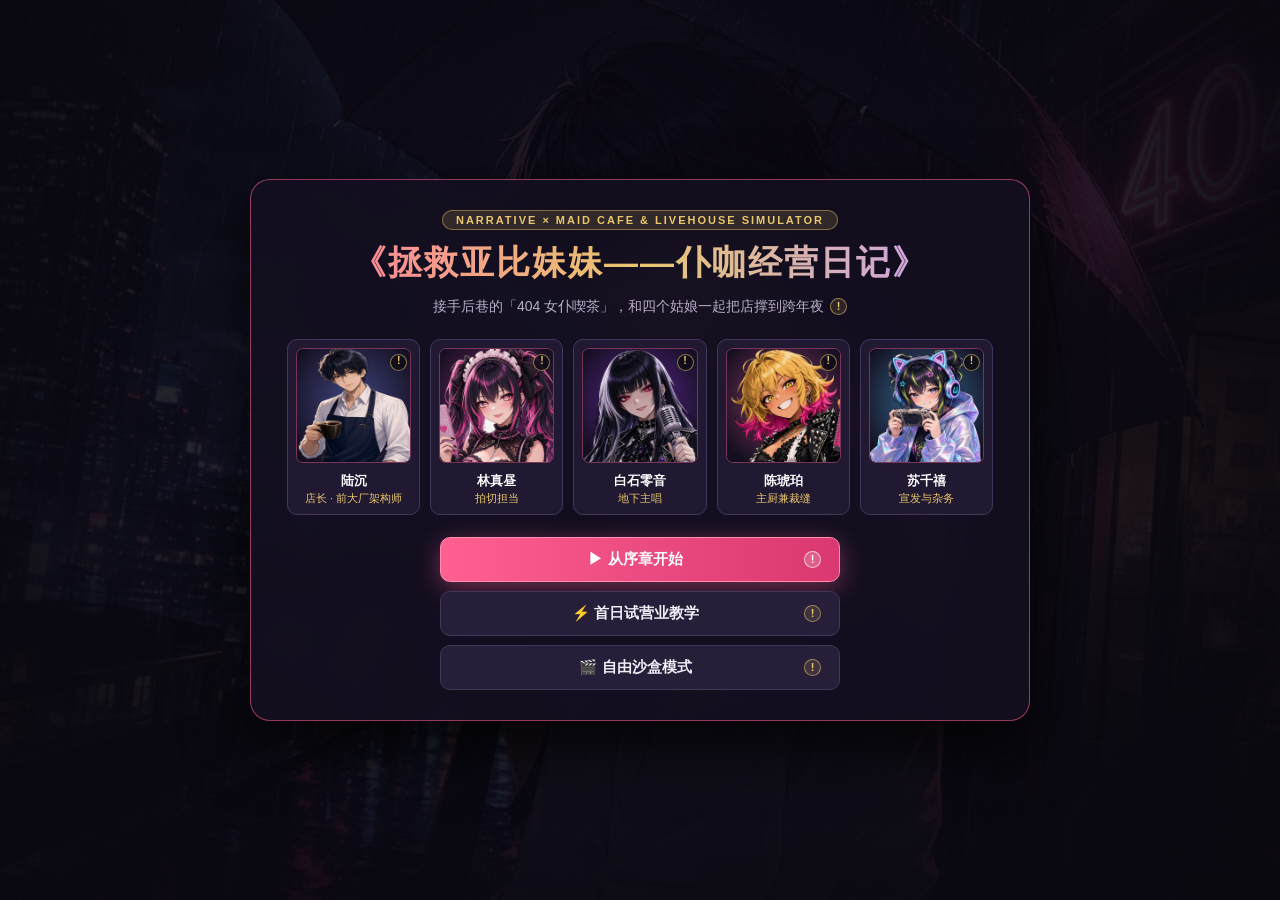
==== commit 6f361b94: "Deploy 《拯救亚比妹妹——仆咖经营日记》 playable web game" ====
--- a/拯救亚比妹妹_仆咖经营日记.html
+++ b/拯救亚比妹妹_仆咖经营日记.html
@@ -6,67 +6,67 @@
   <meta http-equiv="Cache-Control" content="no-cache, no-store, must-revalidate">
   <meta http-equiv="Pragma" content="no-cache">
   <meta http-equiv="Expires" content="0">
-  <title>拯救亚比妹妹——仆咖经营日记（HD-2D 精致箱庭版）</title>
-  <link rel="stylesheet" href="game_style.css?v=v1795768298">
+  <title>拯救亚比妹妹——仆咖经营日记</title>
+  <link rel="stylesheet" href="game_style.css?v=v1795768965">
 </head>
 <body>
   <!-- ==================== TITLE SCREEN OVERLAY ==================== -->
   <div id="title-screen" class="title-screen">
-    <img class="title-bg" src="game_assets/cg_prologue_alley_404.jpg?v=v1795768298" alt="404女仆喫茶雨夜门头">
+    <img class="title-bg" src="game_assets/cg_prologue_alley_404.jpg?v=v1795768965" alt="404女仆喫茶雨夜门头">
     <div class="title-vignette"></div>
     <div class="title-card">
       <span class="title-kicker">NARRATIVE × MAID CAFE &amp; LIVEHOUSE SIMULATOR</span>
       <h1>《拯救亚比妹妹——仆咖经营日记》</h1>
       <p class="title-sub">
-        <span>接手后巷「404 女仆喫茶」，与 4 位亚比女孩共赴 90 天跨年千人 Live 赌约</span>
-        <span class="info-tip" data-tip-title="故事背景" data-tip="从大厂裸辞的 P8 架构师陆沉，带着全部积蓄盘下濒临清退的「404 女仆喫茶 & 地下舞台」，与四个满身是刺却各有绝技的亚比女孩签下 90 天生死赌约——不是把她们改造成乖乖女，而是建起一座接住她们的庇护所。">!</span>
+        <span>接手后巷的「404 女仆喫茶」，和四个姑娘一起把店撑到跨年夜</span>
+        <span class="info-tip" data-tip-title="故事背景" data-tip="三十岁的陆沉从大厂裸辞，盘下了后巷里快要被清退的「404 女仆喫茶 & 地下舞台」。为了保住这间店，他跟四个各有脾气的店员定下九十天之约：按时交齐房租，并在跨年夜办成一场千人原创演出。">!</span>
       </p>
 
       <div class="title-cast">
         <div class="title-cast-item">
-          <span class="info-tip" data-tip-title="陆沉 · 店长" data-tip="前大厂 P8 架构师，看透 KPI 虚无裸辞梭哈，外稳内疯，用最温和的笑干最狠的护短。">!</span>
-          <img src="game_assets/char_luchen_base.jpg?v=v1795768298" alt="陆沉">
+          <span class="info-tip" data-tip-title="陆沉 · 店长" data-tip="前互联网架构师，三十岁裸辞，把积蓄全押在这间后巷旧店上。平时话不多，遇事能扛。">!</span>
+          <img src="game_assets/char_luchen_base.jpg?v=v1795768965" alt="陆沉">
           <b>陆沉</b>
-          <span>店长 · 前大厂P8</span>
-        </div>
-        <div class="title-cast-item">
-          <span class="info-tip" data-tip-title="林真昼 · NO.01" data-tip="前省重点理科尖子生，2F 拍切销冠。心算极快但极怕被扣分与抛弃，精神压力易飙升。">!</span>
-          <img src="game_assets/char_mahiru_base.jpg?v=v1795768298" alt="林真昼">
+          <span>店长 · 前大厂架构师</span>
+        </div>
+        <div class="title-cast-item">
+          <span class="info-tip" data-tip-title="林真昼 · NO.01" data-tip="原本是省重点的理科尖子生，2F 拍切担当。心算很快，嘴硬又极怕出错被赶走。">!</span>
+          <img src="game_assets/char_mahiru_base.jpg?v=v1795768965" alt="林真昼">
           <b>林真昼</b>
-          <span>地雷系 · 拍切销冠</span>
-        </div>
-        <div class="title-cast-item">
-          <span class="info-tip" data-tip-title="白石零音 · NO.02" data-tip="B1 舞台视觉系暴君主唱（唱跳 92），台下却是 500 度近视的厨房杀手（美食 18）。">!</span>
-          <img src="game_assets/char_reine_base.jpg?v=v1795768298" alt="白石零音">
+          <span>拍切担当</span>
+        </div>
+        <div class="title-cast-item">
+          <span class="info-tip" data-tip-title="白石零音 · NO.02" data-tip="B1 舞台的视觉系主唱，唱功很硬；台下戴五百度近视眼镜，进厨房必翻车。">!</span>
+          <img src="game_assets/char_reine_base.jpg?v=v1795768965" alt="白石零音">
           <b>白石零音</b>
-          <span>视觉系 · 地下主唱</span>
-        </div>
-        <div class="title-cast-item">
-          <span class="info-tip" data-tip-title="陈琥珀 · NO.03" data-tip="金粉狼尾辣妹大厨兼高定裁缝，全店最懂柴米油盐的护短大姐头，从不喊累。">!</span>
-          <img src="game_assets/char_kohaku_base.jpg?v=v1795768298" alt="陈琥珀">
+          <span>地下主唱</span>
+        </div>
+        <div class="title-cast-item">
+          <span class="info-tip" data-tip-title="陈琥珀 · NO.03" data-tip="后厨和缝纫机一把抓，每天下午还要去医院给外婆送饭，习惯替别人兜底。">!</span>
+          <img src="game_assets/char_kohaku_base.jpg?v=v1795768965" alt="陈琥珀">
           <b>陈琥珀</b>
-          <span>辣妹 · 主厨裁缝</span>
-        </div>
-        <div class="title-cast-item">
-          <span class="info-tip" data-tip-title="苏千禧 · NO.04" data-tip="躲在吧台隐私帘后的天才原画师与黑客，线下重度社恐，线上社媒梗图无敌（社媒 95）。">!</span>
-          <img src="game_assets/char_millie_base.jpg?v=v1795768298" alt="苏千禧">
+          <span>主厨兼裁缝</span>
+        </div>
+        <div class="title-cast-item">
+          <span class="info-tip" data-tip-title="苏千禧 · NO.04" data-tip="常年缩在吧台最里头的帘子后，线下怕生，但画图、剪片和玩梗很有一套。">!</span>
+          <img src="game_assets/char_millie_base.jpg?v=v1795768965" alt="苏千禧">
           <b>苏千禧</b>
-          <span>Y2K · 赛博黑客</span>
+          <span>宣发与杂务</span>
         </div>
       </div>
 
       <div class="title-actions">
         <button class="title-btn primary" onclick="startGameMode('prologue')">
           <span class="title-btn-label">▶ 从序章开始</span>
-          <span class="info-tip" onclick="event.stopPropagation()" data-tip-title="完整体验（推荐）" data-tip="包含完整雨夜接店序章剧情、四女主初遇、人物档案解锁，随后自动进入首日 6 步教学。">!</span>
+          <span class="info-tip" onclick="event.stopPropagation()" data-tip-title="完整体验（推荐）" data-tip="从雨夜接店和初遇四位店员看起，读完自动进入首日 6 步经营教学。">!</span>
         </button>
         <button class="title-btn" onclick="startGameMode('tutorial')">
           <span class="title-btn-label">⚡ 首日试营业教学</span>
-          <span class="info-tip" onclick="event.stopPropagation()" data-tip-title="快速上手" data-tip="跳过序章长剧情，直接进入第 1 天 3D 店铺实况与 6 步互动经营教学。">!</span>
+          <span class="info-tip" onclick="event.stopPropagation()" data-tip-title="快速上手" data-tip="跳过序章剧情，直接从第 1 天 3D 店铺实况和 6 步经营引导开始。">!</span>
         </button>
         <button class="title-btn" onclick="startGameMode('sandbox')">
           <span class="title-btn-label">🎬 自由沙盒模式</span>
-          <span class="info-tip" onclick="event.stopPropagation()" data-tip-title="无引导自由游玩" data-tip="关闭新手引导，随时通过右侧【章节】面板直达五幕主线高潮与 4 位女主 True End。">!</span>
+          <span class="info-tip" onclick="event.stopPropagation()" data-tip-title="无引导自由游玩" data-tip="关闭新手引导，随时通过右侧【章节】面板跳到任意关键日期或个人结局。">!</span>
         </button>
       </div>
     </div>
@@ -79,44 +79,44 @@
         <h2>📘 玩法速览</h2>
         <button class="hud-btn" onclick="toggleGuideModal(false)">关闭 ✕</button>
       </div>
-      <p style="font-size:12.5px;color:#b8aec8;line-height:1.5">
-        <b>80% 群像剧情 + 20% 轻量化四时段经营</b>。鼠标悬停界面上的 <span class="info-tip" style="vertical-align:middle">!</span> 图标随时查看各项数值与详情。
+      <p style="font-size:13.5px;color:#b8aec8;line-height:1.6">
+        <b>群像剧情 + 轻量化四时段经营</b>。鼠标移到界面上的 <span class="info-tip" style="vertical-align:middle">!</span> 图标可以随时查看各项规则与数值说明。
       </p>
       <div class="guide-grid">
         <div class="guide-item">
-          <b>0. 反 007 排班</b>
-          <p>
-            • <b>🔵 疲劳</b>：干活/唱跳累积<br>
-            • <b>🌸 压力</b>：拍切营业内耗累积<br>
-            • <b>★ 休假</b>：设为休假，当天双状态 <b>100% 清零</b>
-          </p>
-        </div>
-        <div class="guide-item">
-          <b>①~③ 每日营业闭环</b>
-          <p>
-            • <b>① 上午</b>：晨间训练涨四维 + 双人小剧场<br>
-            • <b>② 下午</b>：1F 点餐稳赚 / 2F 拍切暴利涨压<br>
-            • <b>③ 晚上</b>：B1 舞台赚票房、涨粉、吼走压力
-          </p>
-        </div>
-        <div class="guide-item">
-          <b>④ 夜生活 &amp; 微信减压</b>
-          <p>
-            • <b>社媒宣发</b>：次日客流收益 <b>+35%~45%</b><br>
-            • <b>★ 留店剧情</b>：解开心结，压力清零 + 解锁 CG<br>
-            • <b>💬 微信回复</b>：回复秒撤回消息，<b>-35% 压力</b>
-          </p>
-        </div>
-        <div class="guide-item">
-          <b>★ 特殊企划日</b>
-          <p>
-            • 生诞祭 / 模考日 / 万圣节 / 台风夜会刷出 <b>金色 ★ 选项</b><br>
-            • 收益翻倍，并解锁专属全屏 CG 与高潮剧情
+          <b>0. 早会排班</b>
+          <p>
+            • <b>🔵 疲劳</b>：干活与演出累积<br>
+            • <b>🌸 压力</b>：拍切营业累积<br>
+            • <b>★ 休假</b>：排休当天，疲劳与压力<b>全部清零</b>
+          </p>
+        </div>
+        <div class="guide-item">
+          <b>①～③ 每日营业</b>
+          <p>
+            • <b>① 上午</b>：开门前练能力 + 搭档日常<br>
+            • <b>② 下午</b>：1F 餐食稳赚 / 2F 拍切高收益但攒压力<br>
+            • <b>③ 晚上</b>：B1 演出赚票房、涨粉，全员场还能减压
+          </p>
+        </div>
+        <div class="guide-item">
+          <b>④ 打烊后 &amp; 睡前手机</b>
+          <p>
+            • <b>社媒宣发</b>：次日客流收益 <b>+35%～45%</b><br>
+            • <b>★ 留店剧情</b>：独处谈心，压力清零并解锁 CG<br>
+            • <b>💬 微信回复</b>：回复撤回的消息，<b>-35% 压力</b>
+          </p>
+        </div>
+        <div class="guide-item">
+          <b>★ 特殊日程</b>
+          <p>
+            • 模考日 / 生日 / 万圣节 / 台风夜会刷出 <b>金色 ★ 选项</b><br>
+            • 收益更高，同时解锁对应的全屏 CG 与主线剧情
           </p>
         </div>
       </div>
       <div style="text-align:right;margin-top:10px">
-        <button class="title-btn primary" style="padding:8px 22px;font-size:13px;display:inline-flex" onclick="toggleGuideModal(false)">
+        <button class="title-btn primary" style="padding:8px 22px;font-size:13.5px;display:inline-flex" onclick="toggleGuideModal(false)">
           知道了
         </button>
       </div>
@@ -136,7 +136,7 @@
         <div class="stat-chip">资金 <b id="hud-money">¥4,500</b></div>
         <div class="stat-chip rent">
           房租 <b id="hud-rent">¥12,000</b>
-          <span class="info-tip" data-tip-title="阶段房租目标" data-tip="按阶段累计营收目标，可通过下午 2F 拍切与晚上 B1 舞台快速达标；下班发社媒可给次日加 +35%~45% 收益倍率。">!</span>
+          <span class="info-tip" data-tip-title="阶段房租目标" data-tip="按阶段累计营收目标，可通过下午 2F 拍切和晚上 B1 演出攒钱；打烊后发宣发动态能给次日加 35%～45% 收益。">!</span>
         </div>
         <div class="stat-chip">粉丝 <b id="hud-fans">320</b></div>
         <button class="hud-btn guide" onclick="toggleGuideModal(true)">📘 玩法</button>
@@ -149,13 +149,13 @@
     <main class="workspace">
       <!-- Left Galgame & CG Visual Stage -->
       <section class="stage-wrap" onclick="onStageClick(event)">
-        <img id="stage-bg" class="stage-bg" src="game_assets/bg_1f_maid_cafe.jpg?v=v1795768298" alt="场景背景">
+        <img id="stage-bg" class="stage-bg" src="game_assets/bg_1f_maid_cafe.jpg?v=v1795768965" alt="场景背景">
         <div id="sprite-layer" class="sprite-layer"></div>
         <img id="stage-cg" class="stage-cg" src="" alt="剧情CG">
 
         <div class="stage-loc">
-          <b id="loc-title">序章 · 后巷 404</b>
-          <span id="loc-sub">10/06 · 暴雨夜</span>
+          <b id="loc-title">序章 · 404 后巷</b>
+          <span id="loc-sub">10/06 · 夜雨</span>
         </div>
         <div class="l2d-badge">
           <button id="btn-view-3d" class="view-switch-btn" onclick="switchStageView('3d', event)">
@@ -202,13 +202,13 @@
   <!-- Global Floating Tooltip for (!) Info Icons -->
   <div id="global-tooltip"></div>
 
-  <script src="game_data.js?v=v1795768298"></script>
-  <script src="game_story.js?v=v1795768298"></script>
-  <script src="three.min.js?v=v1795768298"></script>
-  <script src="chibi_textures.js?v=v1795768298"></script>
-  <script src="cafe_sim_3d.js?v=v1795768298"></script>
-  <script src="live2d_textures.js?v=v1795768298"></script>
-  <script src="live2d_stage.js?v=v1795768298"></script>
-  <script src="game_engine.js?v=v1795768298"></script>
+  <script src="game_data.js?v=v1795768965"></script>
+  <script src="game_story.js?v=v1795768965"></script>
+  <script src="three.min.js?v=v1795768965"></script>
+  <script src="chibi_textures.js?v=v1795768965"></script>
+  <script src="cafe_sim_3d.js?v=v1795768965"></script>
+  <script src="live2d_textures.js?v=v1795768965"></script>
+  <script src="live2d_stage.js?v=v1795768965"></script>
+  <script src="game_engine.js?v=v1795768965"></script>
 </body>
 </html>
